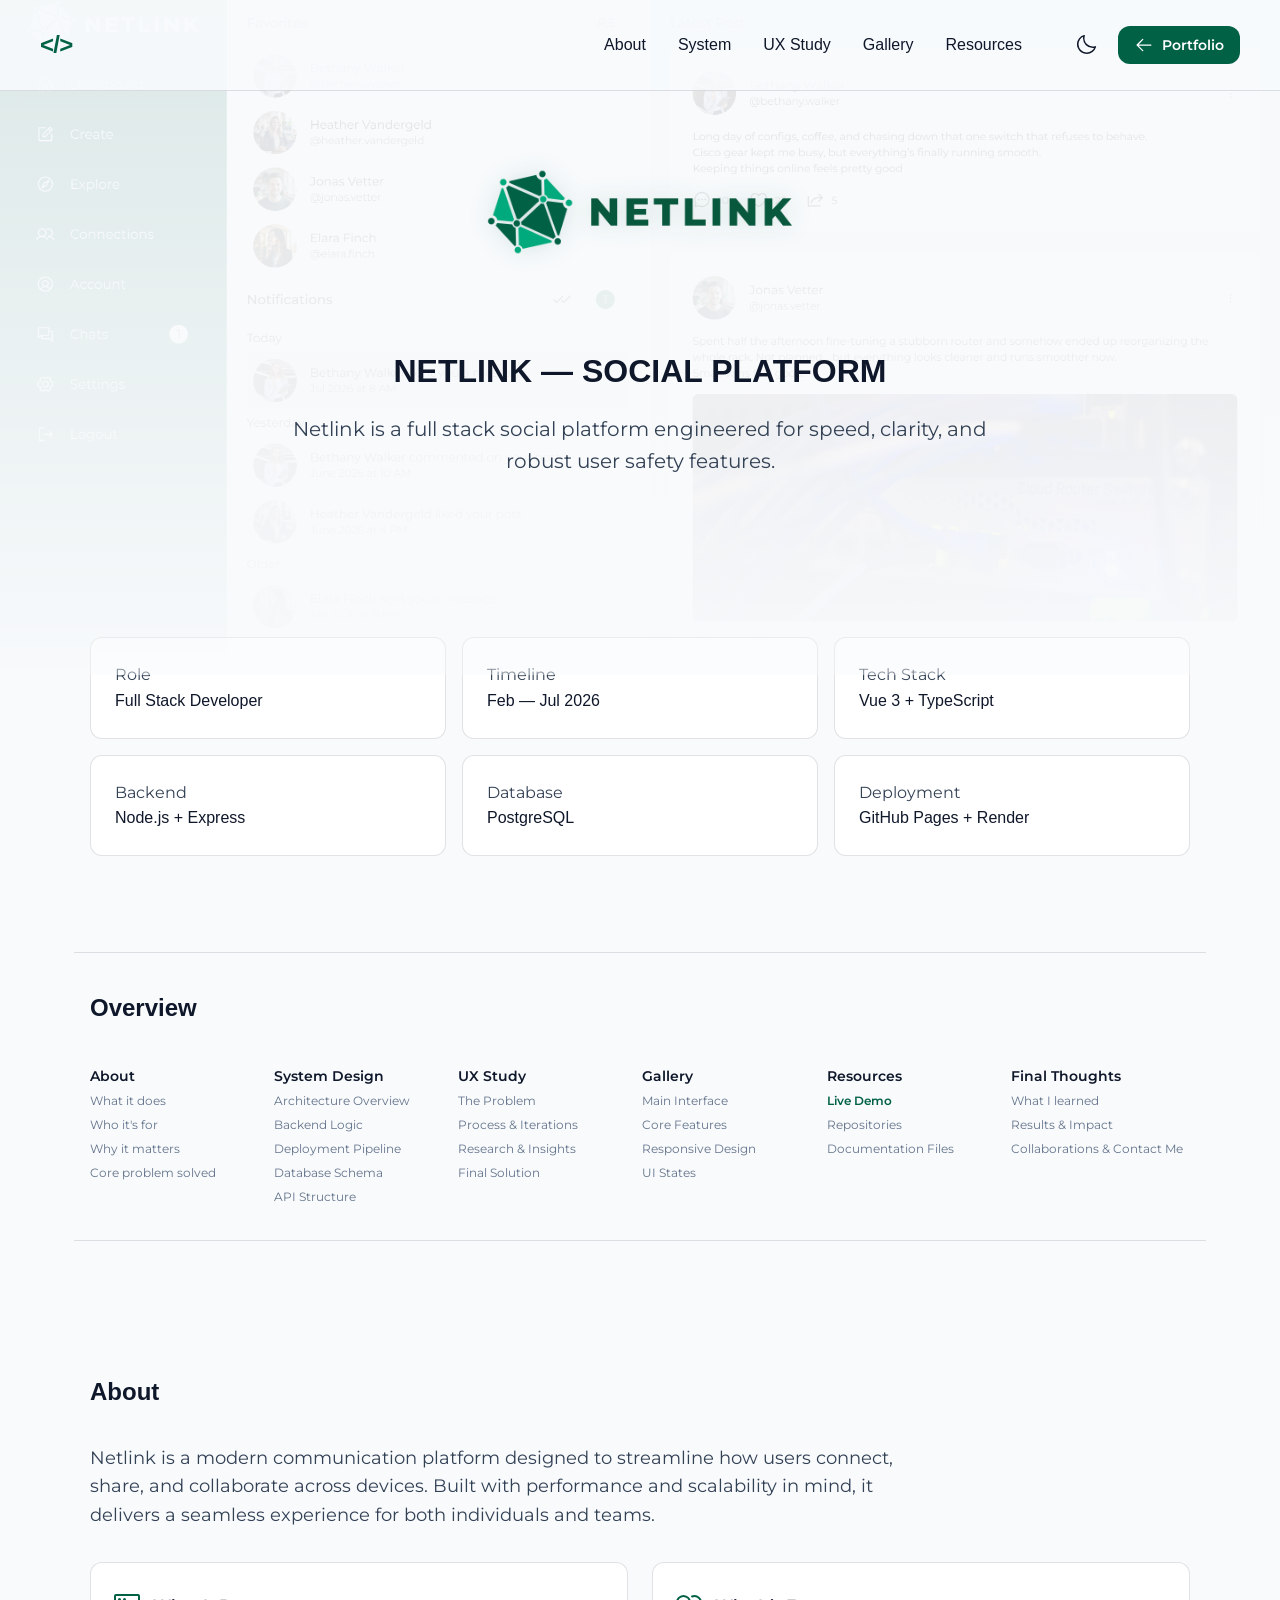
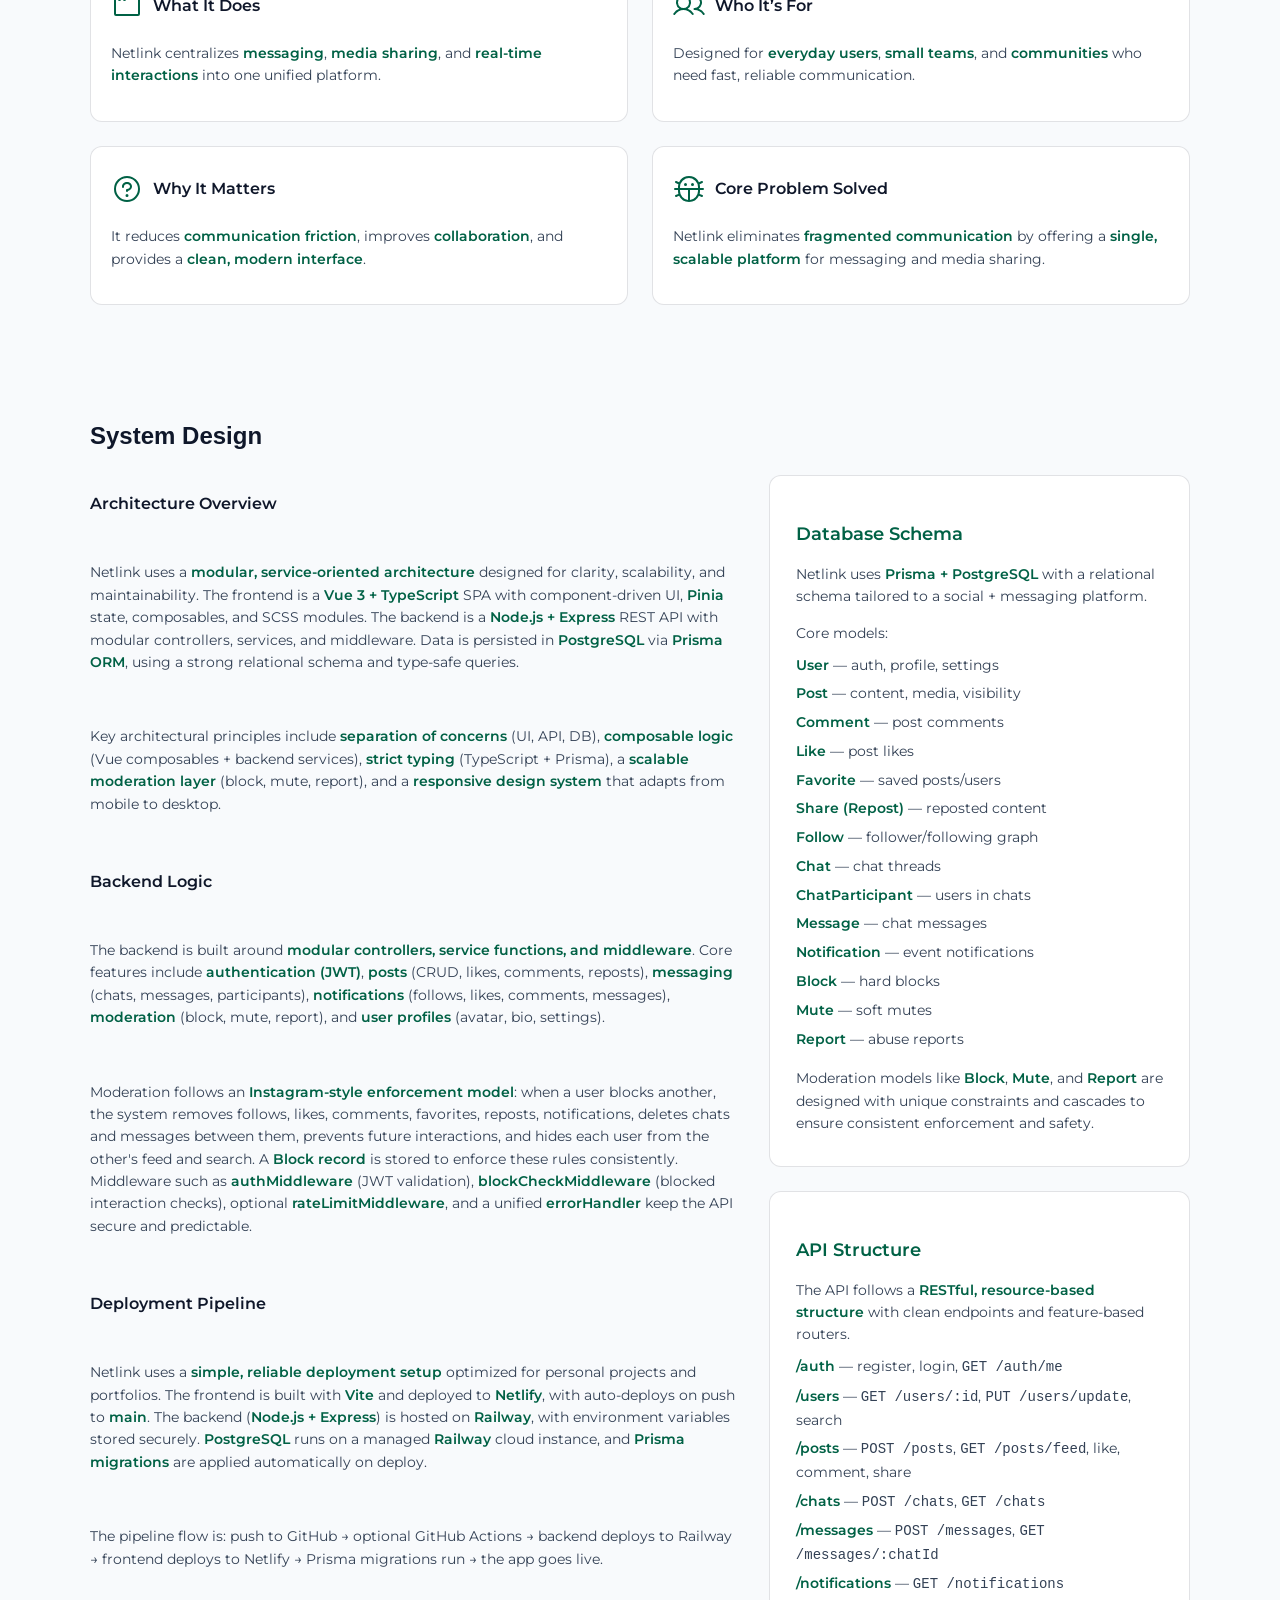
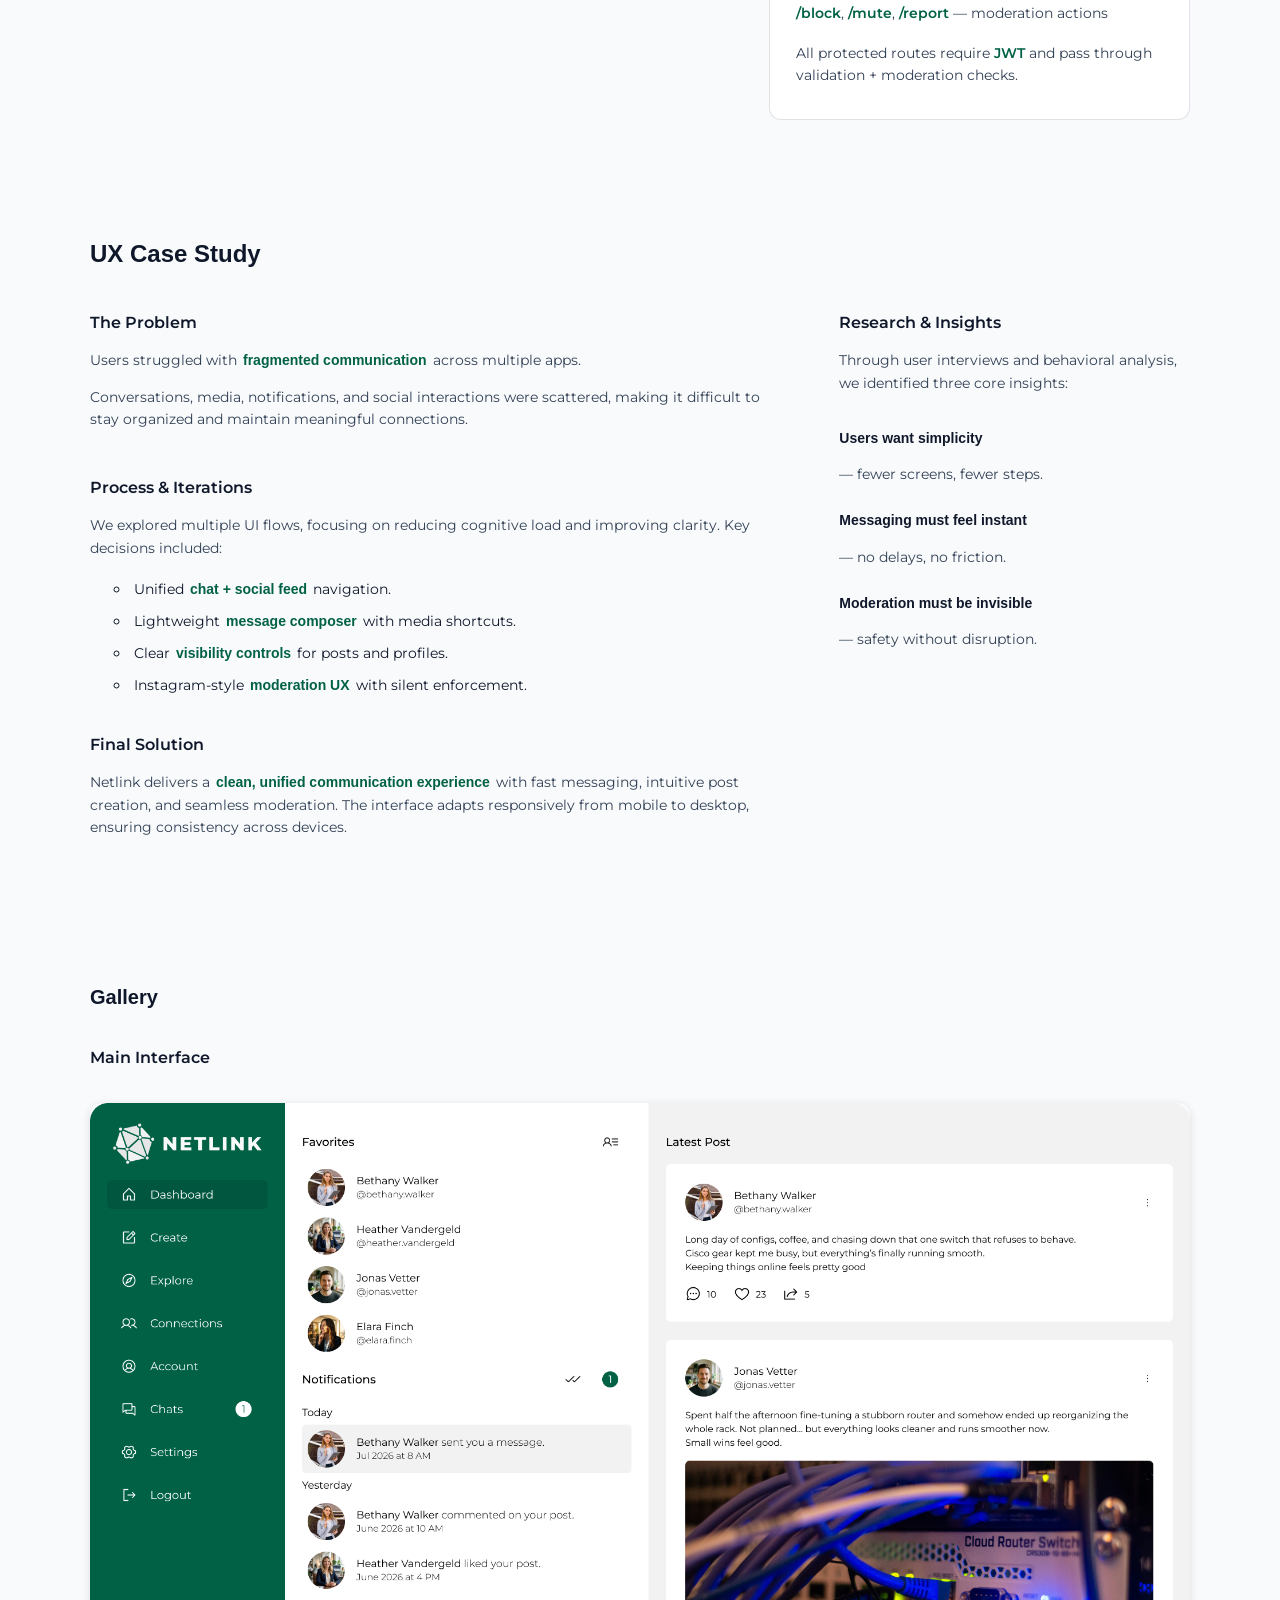
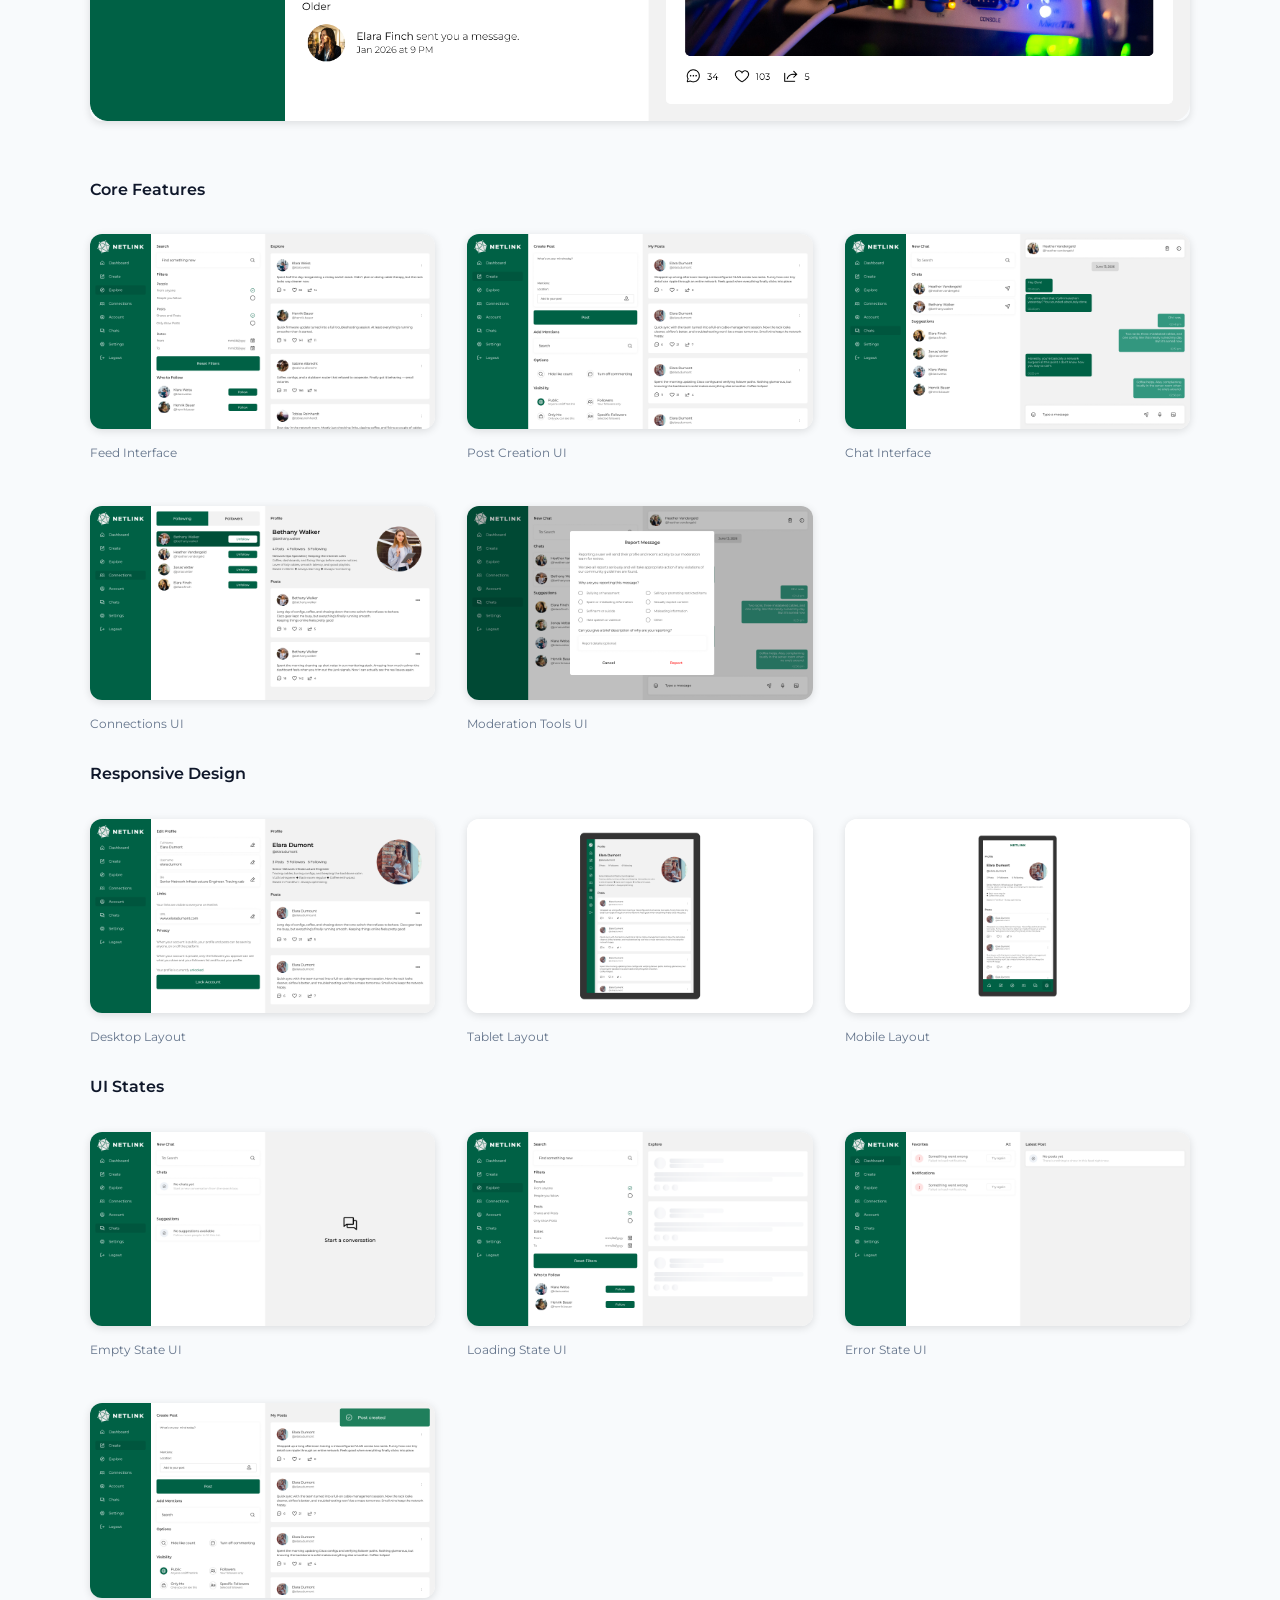
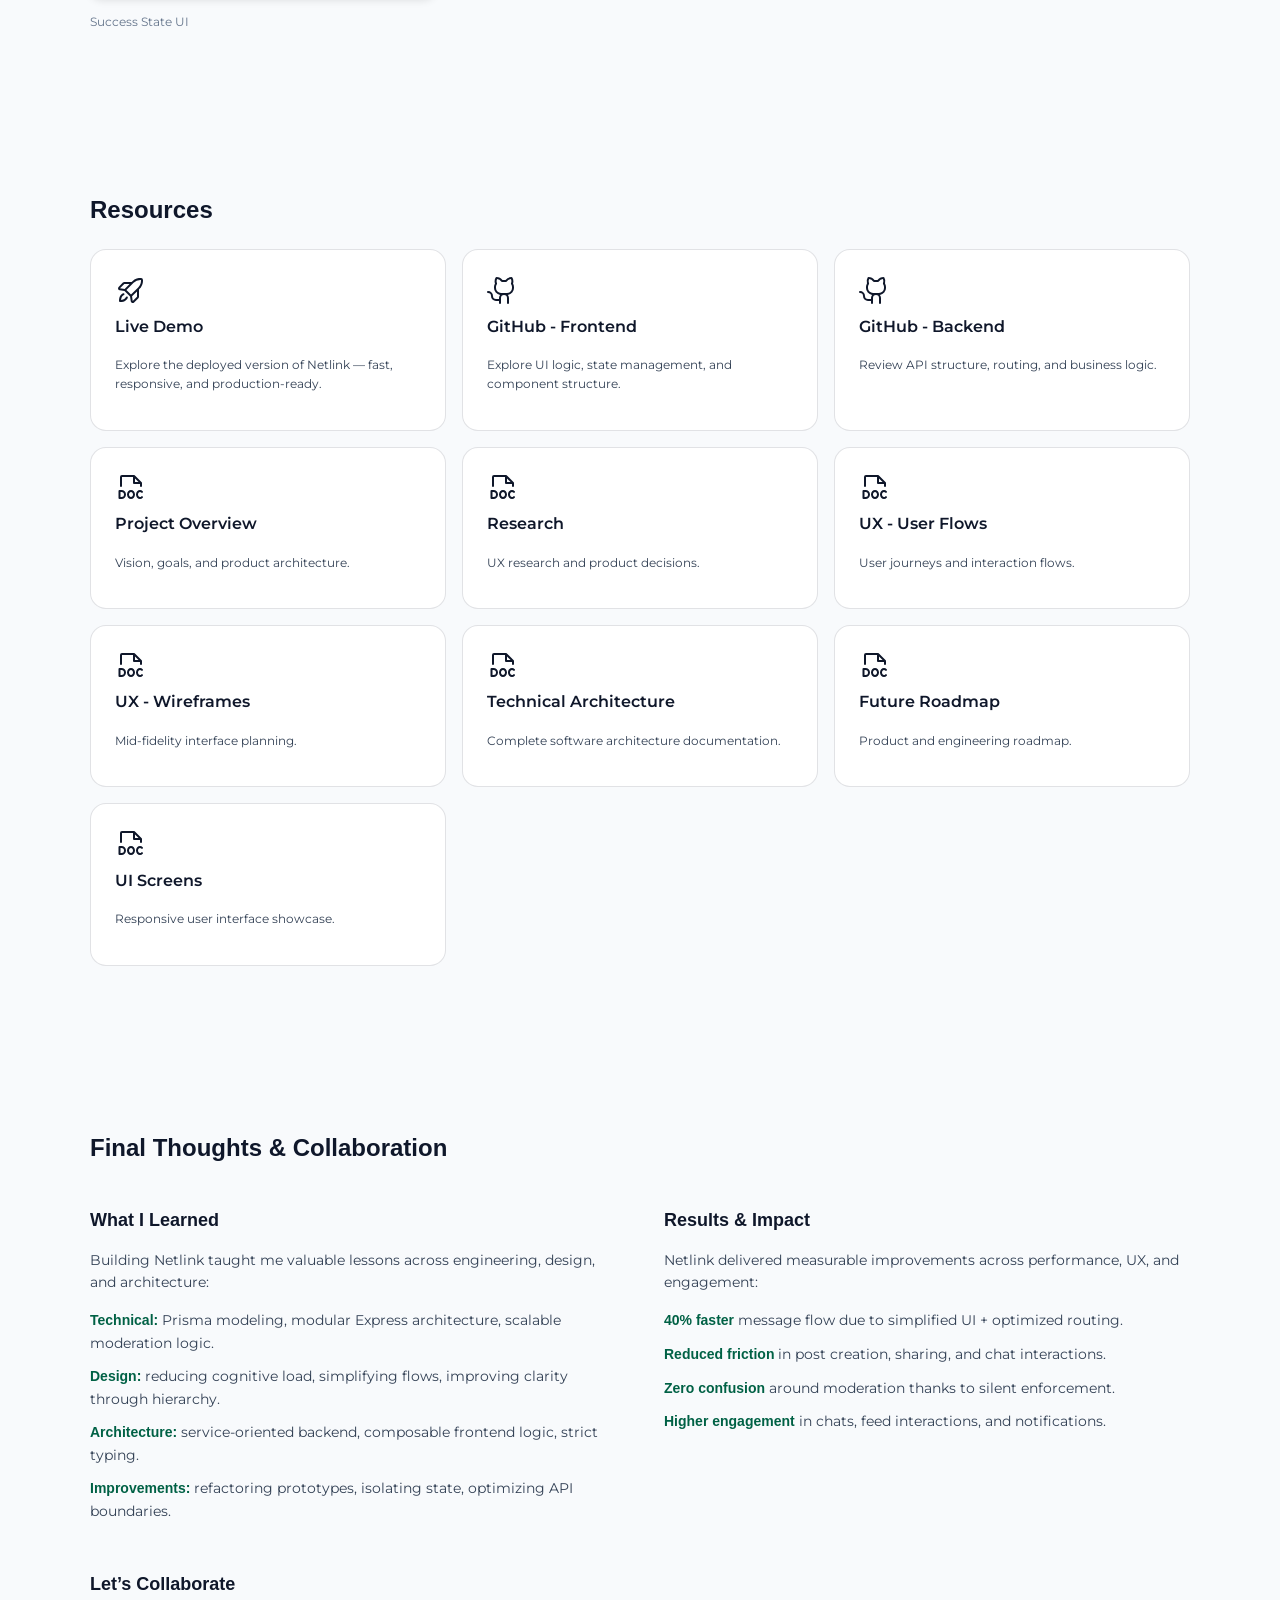
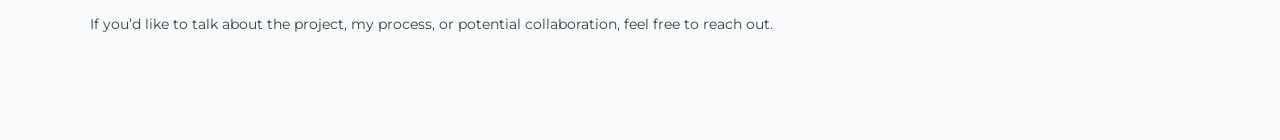
==== projects/netlink.html @ 87c7ee98 "feat: major portfolio overhaul and accessibility optimization. - Add glassmorphism sticky header, mo" ====
<!doctype html>
<html lang="en">
  <head>
    <meta charset="UTF-8" />

    <meta name="viewport" content="width=device-width, initial-scale=1.0" />

    <title>Netlink | Social Platform Case Study</title>

    <meta
      name="description"
      content="Netlink is a modern social platform built with Vue 3, TypeScript, Express.js, Prisma ORM, and PostgreSQL. Explore the project architecture, UI, and engineering decisions."
    />

    <meta name="theme-color" content="#006145" />

    <link
      rel="icon"
      type="image/png"
      href="../assets/projects/netlink/favicon-96x96.png"
      sizes="96x96"
    />
    <link
      rel="icon"
      type="image/svg+xml"
      href="../assets/projects/netlink/favicon.svg"
    />
    <link rel="shortcut icon" href="../assets/projects/netlink/favicon.ico" />
    <link
      rel="apple-touch-icon"
      sizes="180x180"
      href="../assets/projects/netlink/apple-touch-icon.png"
    />
    <link rel="manifest" href="../assets/projects/netlink/site.webmanifest" />

    <meta property="og:type" content="website" />

    <meta property="og:title" content="Netlink | Social Platform" />

    <meta
      property="og:description"
      content="Explore the architecture, design system, documentation, and implementation of Netlink."
    />

    <meta
      property="og:image"
      content="https://kevinvondumke.com/assets/projects/netlink/netlink-og-image.png"
    />

    <meta
      property="og:url"
      content="https://kevinvondumke.com/projects/netlink.html"
    />

    <meta name="twitter:card" content="summary_large_image" />

    <meta name="twitter:title" content="Netlink | Social Platform" />

    <meta
      name="twitter:description"
      content="A full-stack social platform built with Vue, Express, Prisma, and PostgreSQL."
    />

    <meta
      name="twitter:image"
      content="https://kevinvondumke.com/assets/projects/netlink/netlink-preview.png"
    />

    <!-- Google Fonts CDN -->
    <link rel="preconnect" href="https://fonts.googleapis.com" />
    <link rel="preconnect" href="https://fonts.gstatic.com" crossorigin />
    <link
      href="https://fonts.googleapis.com/css2?family=Montserrat:ital,wght@0,300..900;1,300..900&display=swap"
      rel="stylesheet"
    />

    <link rel="stylesheet" href="../css/project.css" />
    <link rel="stylesheet" href="../css/index.css" />
  </head>
  <body>
    <!-- PROGRESS BAR -->
    <div class="progress-bar"></div>

    <!-- APP SCREEN -->
    <div class="app-screen"></div>

    <!-- LANDMARK HEADER NAVIGATION -->
    <header class="header" id="header">
      <div class="container nav-container">
        <!-- Logo / Back to Portfolio -->
        <a href="../index.html" aria-label="Logo" class="logo">
          <span class="logo-accent">&lt;/&gt;</span>
        </a>

        <!-- Desktop Navigation -->
        <nav class="nav" id="nav">
          <ul class="nav-list">
            <li><a href="#about" class="nav-link">About</a></li>
            <li><a href="#system" class="nav-link">System</a></li>
            <li><a href="#ux" class="nav-link">UX Study</a></li>
            <li><a href="#gallery" class="nav-link">Gallery</a></li>
            <li><a href="#resources" class="nav-link">Resources</a></li>
          </ul>
          <div class="header-actions">
            <button
              class="theme-toggle"
              id="theme-toggle"
              type="button"
              aria-label="Toggle theme"
              aria-pressed="false"
            >
              <span class="theme-icon sun-icon">
                <svg
                  xmlns="http://www.w3.org/2000/svg"
                  width="24"
                  height="24"
                  fill="currentColor"
                  viewBox="0 0 256 256"
                  aria-hidden="true"
                  focusable="false"
                >
                  <path
                    d="M120,40V16a8,8,0,0,1,16,0V40a8,8,0,0,1-16,0Zm72,88a64,64,0,1,1-64-64A64.07,64.07,0,0,1,192,128Zm-16,0a48,48,0,1,0-48,48A48.05,48.05,0,0,0,176,128ZM58.34,69.66A8,8,0,0,0,69.66,58.34l-16-16A8,8,0,0,0,42.34,53.66Zm0,116.68-16,16a8,8,0,0,0,11.32,11.32l16-16a8,8,0,0,0-11.32-11.32ZM192,72a8,8,0,0,0,5.66-2.34l16-16a8,8,0,0,0-11.32-11.32l-16,16A8,8,0,0,0,192,72Zm5.66,114.34a8,8,0,0,0-11.32,11.32l16,16a8,8,0,0,0,11.32-11.32ZM48,128a8,8,0,0,0-8-8H16a8,8,0,0,0,0,16H40A8,8,0,0,0,48,128Zm80,80a8,8,0,0,0-8,8v24a8,8,0,0,0,16,0V216A8,8,0,0,0,128,208Zm112-88H216a8,8,0,0,0,0,16h24a8,8,0,0,0,0-16Z"
                  ></path>
                </svg>
              </span>
              <span class="theme-icon moon-icon">
                <svg
                  xmlns="http://www.w3.org/2000/svg"
                  width="24"
                  height="24"
                  fill="currentColor"
                  viewBox="0 0 256 256"
                  aria-hidden="true"
                  focusable="false"
                >
                  <path
                    d="M233.54,142.23a8,8,0,0,0-8-2,88.08,88.08,0,0,1-109.8-109.8,8,8,0,0,0-10-10,104.84,104.84,0,0,0-52.91,37A104,104,0,0,0,136,224a103.09,103.09,0,0,0,62.52-20.88,104.84,104.84,0,0,0,37-52.91A8,8,0,0,0,233.54,142.23ZM188.9,190.34A88,88,0,0,1,65.66,67.11a89,89,0,0,1,31.4-26A106,106,0,0,0,96,56,104.11,104.11,0,0,0,200,160a106,106,0,0,0,14.92-1.06A89,89,0,0,1,188.9,190.34Z"
                  ></path>
                </svg>
              </span>
            </button>

            <a
              href="../index.html"
              class="portfolio-btn"
              aria-label="Back to Portfolio Home"
            >
              <svg
                xmlns="http://www.w3.org/2000/svg"
                width="20"
                height="20"
                fill="currentColor"
                viewBox="0 0 256 256"
                aria-hidden="true"
                focusable="false"
              >
                <path
                  d="M224,128a8,8,0,0,1-8,8H59.31l58.35,58.34a8,8,0,0,1-11.32,11.32l-72-72a8,8,0,0,1,0-11.32l72-72a8,8,0,0,1,11.32,11.32L59.31,120H216A8,8,0,0,1,224,128Z"
                ></path>
              </svg>
              Portfolio
            </a>
          </div>
        </nav>

        <!-- Mobile Toggle -->
        <button
          class="menu-toggle"
          id="menu-toggle"
          aria-label="Toggle navigation"
          aria-controls="nav"
          aria-expanded="false"
        >
          <span></span>
          <span></span>
          <span></span>
        </button>
      </div>
    </header>

    <main>
      <!-- HERO -->
      <section class="project-hero">
        <img
          src="../assets/projects/netlink-logo-clr.png"
          alt="Netlink Logo"
          class="project-logo"
        />
        <h1 class="project-title">Netlink — Social Platform</h1>
        <p class="project-subtitle">
          Netlink is a full stack social platform engineered for speed, clarity,
          and robust user safety features.
        </p>
      </section>

      <!-- META DATA -->
      <section class="project-meta">
        <div class="meta-item">
          <span class="meta-value">Role</span>
          <h3 class="meta-label">Full Stack Developer</h3>
        </div>

        <div class="meta-item">
          <span class="meta-value">Timeline</span>
          <h3 class="meta-label">Feb — Jul 2026</h3>
        </div>

        <div class="meta-item">
          <span class="meta-value">Tech Stack</span>
          <h3 class="meta-label">Vue 3 + TypeScript</h3>
        </div>

        <div class="meta-item">
          <span class="meta-value">Backend</span>
          <h3 class="meta-label">Node.js + Express</h3>
        </div>

        <div class="meta-item">
          <span class="meta-value">Database</span>
          <h3 class="meta-label">PostgreSQL</h3>
        </div>

        <div class="meta-item">
          <span class="meta-value">Deployment</span>
          <h3 class="meta-label">GitHub Pages + Render</h3>
        </div>
      </section>

      <!-- NAVIGATION LINKS -->
      <section class="project-index">
        <h2 class="section-heading">Overview</h2>
        <div class="index-grid">
          <!-- Column 1 -->
          <div class="index-column">
            <a href="#about" class="index-title">About</a>
            <ul class="index-list">
              <li class="index-link">What it does</li>
              <li class="index-link">Who it's for</li>
              <li class="index-link">Why it matters</li>
              <li class="index-link">Core problem solved</li>
            </ul>
          </div>

          <!-- Column 2 -->
          <div class="index-column">
            <a href="#system" class="index-title">System Design</a>
            <ul class="index-list">
              <li class="index-link">Architecture Overview</li>
              <li class="index-link">Backend Logic</li>
              <li class="index-link">Deployment Pipeline</li>
              <li class="index-link">Database Schema</li>
              <li class="index-link">API Structure</li>
            </ul>
          </div>

          <!-- Column 3 -->
          <div class="index-column">
            <a href="#ux" class="index-title">UX Study</a>
            <ul class="index-list">
              <li class="index-link">The Problem</li>
              <li class="index-link">Process & Iterations</li>
              <li class="index-link">Research & Insights</li>
              <li class="index-link">Final Solution</li>
            </ul>
          </div>

          <!-- Column 4 -->
          <div class="index-column">
            <a href="#gallery" class="index-title">Gallery</a>
            <ul class="index-list">
              <li class="index-link">Main Interface</li>
              <li class="index-link">Core Features</li>
              <li class="index-link">Responsive Design</li>
              <li class="index-link">UI States</li>
            </ul>
          </div>

          <!-- Column 5 -->
          <div class="index-column">
            <a href="#resources" class="index-title">Resources</a>
            <ul class="index-list">
              <li class="index-link">
                <a
                  href="https://netlink.netlify.app"
                  class="index-important"
                  target="_blank"
                  rel="noopener noreferrer"
                  >Live Demo</a
                >
              </li>
              <li class="index-link">Repositories</li>
              <li class="index-link">Documentation Files</li>
            </ul>
          </div>

          <!-- Column 6 -->
          <div class="index-column">
            <a href="#thoughts" class="index-title">Final Thoughts</a>
            <ul class="index-list">
              <li class="index-link">What I learned</li>
              <li class="index-link">Results & Impact</li>
              <li class="index-link">Collaborations & Contact Me</li>
            </ul>
          </div>
        </div>
      </section>

      <!-- ABOUT THIS APP -->
      <section class="project-about" id="about">
        <h2 class="section-heading">About</h2>
        <p class="about-intro">
          Netlink is a modern communication platform designed to streamline how
          users connect, share, and collaborate across devices. Built with
          performance and scalability in mind, it delivers a seamless experience
          for both individuals and teams.
        </p>
        <div class="about-grid">
          <div class="about-card">
            <div class="about-card-header">
              <svg
                xmlns="http://www.w3.org/2000/svg"
                width="32"
                height="32"
                fill="#000000"
                viewBox="0 0 256 256"
                aria-hidden="true"
                focusable="false"
              >
                <path
                  d="M216,40H40A16,16,0,0,0,24,56V200a16,16,0,0,0,16,16H216a16,16,0,0,0,16-16V56A16,16,0,0,0,216,40Zm0,160H40V56H216V200ZM80,84A12,12,0,1,1,68,72,12,12,0,0,1,80,84Zm40,0a12,12,0,1,1-12-12A12,12,0,0,1,120,84Z"
                ></path>
              </svg>
              <h3 class="about-card-title">What It Does</h3>
            </div>
            <p class="about-card-text">
              Netlink centralizes <span class="highlight">messaging</span>,
              <span class="highlight">media sharing</span>, and
              <span class="highlight">real‑time interactions</span> into one
              unified platform.
            </p>
          </div>
          <div class="about-card">
            <div class="about-card-header">
              <svg
                xmlns="http://www.w3.org/2000/svg"
                width="32"
                height="32"
                fill="#000000"
                viewBox="0 0 256 256"
                aria-hidden="true"
                focusable="false"
              >
                <path
                  d="M117.25,157.92a60,60,0,1,0-66.5,0A95.83,95.83,0,0,0,3.53,195.63a8,8,0,1,0,13.4,8.74,80,80,0,0,1,134.14,0,8,8,0,0,0,13.4-8.74A95.83,95.83,0,0,0,117.25,157.92ZM40,108a44,44,0,1,1,44,44A44.05,44.05,0,0,1,40,108Zm210.14,98.7a8,8,0,0,1-11.07-2.33A79.83,79.83,0,0,0,172,168a8,8,0,0,1,0-16,44,44,0,1,0-16.34-84.87,8,8,0,1,1-5.94-14.85,60,60,0,0,1,55.53,105.64,95.83,95.83,0,0,1,47.22,37.71A8,8,0,0,1,250.14,206.7Z"
                ></path>
              </svg>
              <h3 class="about-card-title">Who It’s For</h3>
            </div>
            <p class="about-card-text">
              Designed for <span class="highlight">everyday users</span>,
              <span class="highlight">small teams</span>, and
              <span class="highlight">communities</span> who need fast, reliable
              communication.
            </p>
          </div>
          <div class="about-card">
            <div class="about-card-header">
              <svg
                xmlns="http://www.w3.org/2000/svg"
                width="32"
                height="32"
                fill="#000000"
                viewBox="0 0 256 256"
                aria-hidden="true"
                focusable="false"
              >
                <path
                  d="M140,180a12,12,0,1,1-12-12A12,12,0,0,1,140,180ZM128,72c-22.06,0-40,16.15-40,36v4a8,8,0,0,0,16,0v-4c0-11,10.77-20,24-20s24,9,24,20-10.77,20-24,20a8,8,0,0,0-8,8v8a8,8,0,0,0,16,0v-.72c18.24-3.35,32-17.9,32-35.28C168,88.15,150.06,72,128,72Zm104,56A104,104,0,1,1,128,24,104.11,104.11,0,0,1,232,128Zm-16,0a88,88,0,1,0-88,88A88.1,88.1,0,0,0,216,128Z"
                ></path>
              </svg>
              <h3 class="about-card-title">Why It Matters</h3>
            </div>
            <p class="about-card-text">
              It reduces <span class="highlight">communication friction</span>,
              improves <span class="highlight">collaboration</span>, and
              provides a <span class="highlight">clean, modern interface</span>.
            </p>
          </div>
          <div class="about-card">
            <div class="about-card-header">
              <svg
                xmlns="http://www.w3.org/2000/svg"
                width="32"
                height="32"
                fill="#000000"
                viewBox="0 0 256 256"
                aria-hidden="true"
                focusable="false"
              >
                <path
                  d="M144,92a12,12,0,1,1,12,12A12,12,0,0,1,144,92ZM100,80a12,12,0,1,0,12,12A12,12,0,0,0,100,80Zm116,64A87.76,87.76,0,0,1,213,167l22.24,9.72A8,8,0,0,1,232,192a7.89,7.89,0,0,1-3.2-.67L207.38,182a88,88,0,0,1-158.76,0L27.2,191.33A7.89,7.89,0,0,1,24,192a8,8,0,0,1-3.2-15.33L43,167A87.76,87.76,0,0,1,40,144v-8H16a8,8,0,0,1,0-16H40v-8a87.76,87.76,0,0,1,3-23L20.8,79.33a8,8,0,1,1,6.4-14.66L48.62,74a88,88,0,0,1,158.76,0l21.42-9.36a8,8,0,0,1,6.4,14.66L213,89.05a87.76,87.76,0,0,1,3,23v8h24a8,8,0,0,1,0,16H216ZM56,120H200v-8a72,72,0,0,0-144,0Zm64,95.54V136H56v8A72.08,72.08,0,0,0,120,215.54ZM200,144v-8H136v79.54A72.08,72.08,0,0,0,200,144Z"
                ></path>
              </svg>
              <h3 class="about-card-title">Core Problem Solved</h3>
            </div>
            <p class="about-card-text">
              Netlink eliminates
              <span class="highlight">fragmented communication</span> by
              offering a
              <span class="highlight">single, scalable platform</span> for
              messaging and media sharing.
            </p>
          </div>
        </div>
      </section>

      <!-- SYSTEM DESIGN -->
      <section class="system-section" id="system">
        <h2 class="section-heading">System Design</h2>

        <div class="system-grid">
          <!-- LEFT COLUMN: ARCHITECTURE + BACKEND LOGIC + DEPLOYMENT -->
          <div class="system-column system-column-main">
            <h3 class="system-subtitle">Architecture Overview</h3>
            <p class="system-text">
              Netlink uses a
              <span class="system-highlight"
                >modular, service‑oriented architecture</span
              >
              designed for clarity, scalability, and maintainability. The
              frontend is a
              <span class="system-highlight">Vue 3 + TypeScript</span> SPA with
              component‑driven UI,
              <span class="system-highlight">Pinia</span> state, composables,
              and SCSS modules. The backend is a
              <span class="system-highlight">Node.js + Express</span> REST API
              with modular controllers, services, and middleware. Data is
              persisted in <span class="system-highlight">PostgreSQL</span> via
              <span class="system-highlight">Prisma ORM</span>, using a strong
              relational schema and type‑safe queries.
            </p>

            <p class="system-text">
              Key architectural principles include
              <span class="system-highlight">separation of concerns</span> (UI,
              API, DB),
              <span class="system-highlight">composable logic</span> (Vue
              composables + backend services),
              <span class="system-highlight">strict typing</span> (TypeScript +
              Prisma), a
              <span class="system-highlight">scalable moderation layer</span>
              (block, mute, report), and a
              <span class="system-highlight">responsive design system</span>
              that adapts from mobile to desktop.
            </p>

            <h3 class="system-subtitle">Backend Logic</h3>
            <p class="system-text">
              The backend is built around
              <span class="system-highlight"
                >modular controllers, service functions, and middleware</span
              >. Core features include
              <span class="system-highlight">authentication (JWT)</span>,
              <span class="system-highlight">posts</span> (CRUD, likes,
              comments, reposts),
              <span class="system-highlight">messaging</span> (chats, messages,
              participants),
              <span class="system-highlight">notifications</span> (follows,
              likes, comments, messages),
              <span class="system-highlight">moderation</span> (block, mute,
              report), and
              <span class="system-highlight">user profiles</span> (avatar, bio,
              settings).
            </p>

            <p class="system-text">
              Moderation follows an
              <span class="system-highlight"
                >Instagram‑style enforcement model</span
              >: when a user blocks another, the system removes follows, likes,
              comments, favorites, reposts, notifications, deletes chats and
              messages between them, prevents future interactions, and hides
              each user from the other's feed and search. A
              <span class="system-highlight">Block record</span> is stored to
              enforce these rules consistently. Middleware such as
              <span class="system-highlight">authMiddleware</span> (JWT
              validation),
              <span class="system-highlight">blockCheckMiddleware</span>
              (blocked interaction checks), optional
              <span class="system-highlight">rateLimitMiddleware</span>, and a
              unified <span class="system-highlight">errorHandler</span> keep
              the API secure and predictable.
            </p>

            <h3 class="system-subtitle">Deployment Pipeline</h3>
            <p class="system-text">
              Netlink uses a
              <span class="system-highlight"
                >simple, reliable deployment setup</span
              >
              optimized for personal projects and portfolios. The frontend is
              built with <span class="system-highlight">Vite</span> and deployed
              to <span class="system-highlight">Netlify</span>, with
              auto‑deploys on push to
              <span class="system-highlight">main</span>. The backend (<span
                class="system-highlight"
                >Node.js + Express</span
              >) is hosted on <span class="system-highlight">Railway</span>,
              with environment variables stored securely.
              <span class="system-highlight">PostgreSQL</span> runs on a managed
              <span class="system-highlight">Railway</span> cloud instance, and
              <span class="system-highlight">Prisma migrations</span> are
              applied automatically on deploy.
            </p>

            <p class="system-text">
              The pipeline flow is: push to GitHub → optional GitHub Actions →
              backend deploys to Railway → frontend deploys to Netlify → Prisma
              migrations run → the app goes live.
            </p>
          </div>

          <!-- RIGHT COLUMN: DATABASE SCHEMA + API STRUCTURE -->
          <div class="system-column system-column-side">
            <div class="system-card">
              <h3 class="system-card-title">Database Schema</h3>
              <p class="system-card-text">
                Netlink uses
                <span class="system-highlight">Prisma + PostgreSQL</span> with a
                relational schema tailored to a social + messaging platform.
              </p>
              <p class="system-card-text">Core models:</p>
              <ul class="system-list">
                <li>
                  <span class="system-highlight">User</span> — auth, profile,
                  settings
                </li>
                <li>
                  <span class="system-highlight">Post</span> — content, media,
                  visibility
                </li>
                <li>
                  <span class="system-highlight">Comment</span> — post comments
                </li>
                <li><span class="system-highlight">Like</span> — post likes</li>
                <li>
                  <span class="system-highlight">Favorite</span> — saved
                  posts/users
                </li>
                <li>
                  <span class="system-highlight">Share (Repost)</span> —
                  reposted content
                </li>
                <li>
                  <span class="system-highlight">Follow</span> —
                  follower/following graph
                </li>
                <li>
                  <span class="system-highlight">Chat</span> — chat threads
                </li>
                <li>
                  <span class="system-highlight">ChatParticipant</span> — users
                  in chats
                </li>
                <li>
                  <span class="system-highlight">Message</span> — chat messages
                </li>
                <li>
                  <span class="system-highlight">Notification</span> — event
                  notifications
                </li>
                <li>
                  <span class="system-highlight">Block</span> — hard blocks
                </li>
                <li><span class="system-highlight">Mute</span> — soft mutes</li>
                <li>
                  <span class="system-highlight">Report</span> — abuse reports
                </li>
              </ul>
              <p class="system-card-text">
                Moderation models like
                <span class="system-highlight">Block</span>,
                <span class="system-highlight">Mute</span>, and
                <span class="system-highlight">Report</span> are designed with
                unique constraints and cascades to ensure consistent enforcement
                and safety.
              </p>
            </div>

            <div class="system-card">
              <h3 class="system-card-title">API Structure</h3>
              <p class="system-card-text">
                The API follows a
                <span class="system-highlight"
                  >RESTful, resource‑based structure</span
                >
                with clean endpoints and feature‑based routers.
              </p>
              <ul class="system-list">
                <li>
                  <span class="system-highlight">/auth</span> — register, login,
                  <code>GET /auth/me</code>
                </li>
                <li>
                  <span class="system-highlight">/users</span> —
                  <code>GET /users/:id</code>, <code>PUT /users/update</code>,
                  search
                </li>
                <li>
                  <span class="system-highlight">/posts</span> —
                  <code>POST /posts</code>, <code>GET /posts/feed</code>, like,
                  comment, share
                </li>
                <li>
                  <span class="system-highlight">/chats</span> —
                  <code>POST /chats</code>, <code>GET /chats</code>
                </li>
                <li>
                  <span class="system-highlight">/messages</span> —
                  <code>POST /messages</code>,
                  <code>GET /messages/:chatId</code>
                </li>
                <li>
                  <span class="system-highlight">/notifications</span> —
                  <code>GET /notifications</code>
                </li>
                <li>
                  <span class="system-highlight">/block</span>,
                  <span class="system-highlight">/mute</span>,
                  <span class="system-highlight">/report</span> — moderation
                  actions
                </li>
              </ul>
              <p class="system-card-text">
                All protected routes require
                <span class="system-highlight">JWT</span>
                and pass through validation + moderation checks.
              </p>
            </div>
          </div>
        </div>
      </section>

      <!-- UX CASE STUDY -->
      <section class="ux-section" id="ux">
        <h2 class="section-heading">UX Case Study</h2>
        <div class="ux-grid">
          <div class="ux-subgrid">
            <!-- PROBLEM -->
            <div class="ux-subcard">
              <h3 class="ux-subtitle">The Problem</h3>
              <p class="ux-text">
                Users struggled with
                <span class="ux-highlight">fragmented communication</span>
                across multiple apps.
              </p>
              <p class="ux-text">
                Conversations, media, notifications, and social interactions
                were scattered, making it difficult to stay organized and
                maintain meaningful connections.
              </p>
            </div>
            <!-- PROCESS -->
            <div class="ux-subcard">
              <h3 class="ux-subtitle">Process & Iterations</h3>
              <p class="ux-text">
                We explored multiple UI flows, focusing on reducing cognitive
                load and improving clarity. Key decisions included:
              </p>
              <ul class="ux-list ux-list-dark">
                <li>
                  Unified
                  <span class="ux-highlight">chat + social feed</span>
                  navigation.
                </li>
                <li>
                  Lightweight
                  <span class="ux-highlight">message composer</span> with media
                  shortcuts.
                </li>
                <li>
                  Clear
                  <span class="ux-highlight">visibility controls</span> for
                  posts and profiles.
                </li>
                <li>
                  Instagram‑style
                  <span class="ux-highlight">moderation UX</span> with silent
                  enforcement.
                </li>
              </ul>
            </div>
            <!-- FINAL SOLUTION -->
            <div class="ux-subcard">
              <h3 class="ux-subtitle">Final Solution</h3>
              <p class="ux-text">
                Netlink delivers a
                <span class="ux-highlight"
                  >clean, unified communication experience</span
                >
                with fast messaging, intuitive post creation, and seamless
                moderation. The interface adapts responsively from mobile to
                desktop, ensuring consistency across devices.
              </p>
            </div>
          </div>
          <div class="ux-subgrid">
            <!-- RESEARCH -->
            <div class="ux-subcard">
              <h3 class="ux-subtitle">Research & Insights</h3>
              <p class="ux-text">
                Through user interviews and behavioral analysis, we identified
                three core insights:
              </p>
              <ul class="ux-list">
                <li>
                  <p class="ux-list-highlight">Users want simplicity</p>
                  <span>— fewer screens, fewer steps.</span>
                </li>
                <li>
                  <p class="ux-list-highlight">Messaging must feel instant</p>
                  <span>— no delays, no friction.</span>
                </li>
                <li>
                  <p class="ux-list-highlight">Moderation must be invisible</p>
                  <span>— safety without disruption.</span>
                </li>
              </ul>
            </div>
          </div>
        </div>
      </section>

      <!-- GALLERY -->
      <section class="project-gallery" id="gallery">
        <h2 class="gallery-title">Gallery</h2>
        <section class="gallery gallery-primary">
          <p class="gallery-heading">Main Interface</p>
          <div class="gallery-primary-wrapper gallery-item">
            <img
              src="../assets/gallery/desktop-main.webp"
              alt="Main Dashboard UI"
              class="gallery-img"
            />
          </div>
        </section>
        <section class="gallery gallery-features">
          <p class="gallery-heading">Core Features</p>
          <div class="gallery-grid">
            <div class="gallery-item">
              <img
                src="../assets/gallery/feed.webp"
                alt="Feed Interface"
                class="gallery-img"
              />
              <p class="gallery-label">Feed Interface</p>
            </div>
            <div class="gallery-item">
              <img
                src="../assets/gallery/post-creation.webp"
                alt="Post Creation UI"
                class="gallery-img"
              />
              <p class="gallery-label">Post Creation UI</p>
            </div>
            <div class="gallery-item">
              <img
                src="../assets/gallery/chat.webp"
                alt="Chat Interface"
                class="gallery-img"
              />
              <p class="gallery-label">Chat Interface</p>
            </div>
            <div class="gallery-item">
              <img
                src="../assets/gallery/connections.webp"
                alt="Connections UI"
                class="gallery-img"
              />
              <p class="gallery-label">Connections UI</p>
            </div>
            <div class="gallery-item">
              <img
                src="../assets/gallery/moderation.webp"
                alt="Moderation Tools UI"
                class="gallery-img"
              />
              <p class="gallery-label">Moderation Tools UI</p>
            </div>
          </div>
        </section>
        <section class="gallery gallery-responsive">
          <p class="gallery-heading">Responsive Design</p>
          <div class="gallery-grid">
            <div class="gallery-item">
              <img
                src="../assets/gallery/desktop.webp"
                alt="Desktop Layout"
                class="gallery-img"
              />
              <p class="gallery-label">Desktop Layout</p>
            </div>
            <div class="gallery-item">
              <img
                src="../assets/gallery/tablet.webp"
                alt="Tablet Layout"
                class="gallery-img"
              />
              <p class="gallery-label">Tablet Layout</p>
            </div>
            <div class="gallery-item">
              <img
                src="../assets/gallery/mobile.webp"
                alt="Mobile Layout"
                class="gallery-img"
              />
              <p class="gallery-label">Mobile Layout</p>
            </div>
          </div>
        </section>
        <section class="gallery gallery-states">
          <p class="gallery-heading">UI States</p>
          <div class="gallery-grid">
            <div class="gallery-item">
              <img
                src="../assets/gallery/empty-state.webp"
                alt="Empty State UI"
                class="gallery-img"
              />
              <p class="gallery-label">Empty State UI</p>
            </div>
            <div class="gallery-item">
              <img
                src="../assets/gallery/loading-state.webp"
                alt="Loading State UI"
                class="gallery-img"
              />
              <p class="gallery-label">Loading State UI</p>
            </div>
            <div class="gallery-item">
              <img
                src="../assets/gallery/error-state.webp"
                alt="Error State UI"
                class="gallery-img"
              />
              <p class="gallery-label">Error State UI</p>
            </div>
            <div class="gallery-item">
              <img
                src="../assets/gallery/success-state.webp"
                alt="Success State UI"
                class="gallery-img"
              />
              <p class="gallery-label">Success State UI</p>
            </div>
          </div>
        </section>
      </section>

      <!-- LINKS + RESOURCES -->
      <section class="links-section" id="resources">
        <h2 class="section-heading">Resources</h2>

        <div class="links-grid">
          <a
            href="https://net1ink.netlify.app"
            target="_blank"
            class="link-card"
          >
            <div class="link-head">
              <svg
                xmlns="http://www.w3.org/2000/svg"
                width="32"
                height="32"
                fill="#000000"
                viewBox="0 0 256 256"
                aria-hidden="true"
                focusable="false"
              >
                <path
                  d="M223.85,47.12a16,16,0,0,0-15-15c-12.58-.75-44.73.4-71.41,27.07L132.69,64H74.36A15.91,15.91,0,0,0,63,68.68L28.7,103a16,16,0,0,0,9.07,27.16l38.47,5.37,44.21,44.21,5.37,38.49a15.94,15.94,0,0,0,10.78,12.92,16.11,16.11,0,0,0,5.1.83A15.91,15.91,0,0,0,153,227.3L187.32,193A15.91,15.91,0,0,0,192,181.64V123.31l4.77-4.77C223.45,91.86,224.6,59.71,223.85,47.12ZM74.36,80h42.33L77.16,119.52,40,114.34Zm74.41-9.45a76.65,76.65,0,0,1,59.11-22.47,76.46,76.46,0,0,1-22.42,59.16L128,164.68,91.32,128ZM176,181.64,141.67,216l-5.19-37.17L176,139.31Zm-74.16,9.5C97.34,201,82.29,224,40,224a8,8,0,0,1-8-8c0-42.29,23-57.34,32.86-61.85a8,8,0,0,1,6.64,14.56c-6.43,2.93-20.62,12.36-23.12,38.91,26.55-2.5,36-16.69,38.91-23.12a8,8,0,1,1,14.56,6.64Z"
                ></path>
              </svg>
              <h3 class="link-title">Live Demo</h3>
            </div>
            <p class="link-desc">
              Explore the deployed version of Netlink — fast, responsive, and
              production‑ready.
            </p>
          </a>
          <a
            href="https://github.com/kevinvondumke/netlink-frontend"
            target="_blank"
            class="link-card"
          >
            <div class="link-head">
              <svg
                xmlns="http://www.w3.org/2000/svg"
                width="32"
                height="32"
                fill="#000000"
                viewBox="0 0 256 256"
                aria-hidden="true"
                focusable="false"
              >
                <path
                  d="M208.31,75.68A59.78,59.78,0,0,0,202.93,28,8,8,0,0,0,196,24a59.75,59.75,0,0,0-48,24H124A59.75,59.75,0,0,0,76,24a8,8,0,0,0-6.93,4,59.78,59.78,0,0,0-5.38,47.68A58.14,58.14,0,0,0,56,104v8a56.06,56.06,0,0,0,48.44,55.47A39.8,39.8,0,0,0,96,192v8H72a24,24,0,0,1-24-24A40,40,0,0,0,8,136a8,8,0,0,0,0,16,24,24,0,0,1,24,24,40,40,0,0,0,40,40H96v16a8,8,0,0,0,16,0V192a24,24,0,0,1,48,0v40a8,8,0,0,0,16,0V192a39.8,39.8,0,0,0-8.44-24.53A56.06,56.06,0,0,0,216,112v-8A58.14,58.14,0,0,0,208.31,75.68ZM200,112a40,40,0,0,1-40,40H112a40,40,0,0,1-40-40v-8a41.74,41.74,0,0,1,6.9-22.48A8,8,0,0,0,80,73.83a43.81,43.81,0,0,1,.79-33.58,43.88,43.88,0,0,1,32.32,20.06A8,8,0,0,0,119.82,64h32.35a8,8,0,0,0,6.74-3.69,43.87,43.87,0,0,1,32.32-20.06A43.81,43.81,0,0,1,192,73.83a8.09,8.09,0,0,0,1,7.65A41.72,41.72,0,0,1,200,104Z"
                ></path>
              </svg>
              <h3 class="link-title">GitHub - Frontend</h3>
            </div>
            <p class="link-desc">
              Explore UI logic, state management, and component structure.
            </p>
          </a>
          <a
            href="https://github.com/kevinvondumke/netlink-backend"
            target="_blank"
            class="link-card"
          >
            <div class="link-head">
              <svg
                xmlns="http://www.w3.org/2000/svg"
                width="32"
                height="32"
                fill="#000000"
                viewBox="0 0 256 256"
                aria-hidden="true"
                focusable="false"
              >
                <path
                  d="M208.31,75.68A59.78,59.78,0,0,0,202.93,28,8,8,0,0,0,196,24a59.75,59.75,0,0,0-48,24H124A59.75,59.75,0,0,0,76,24a8,8,0,0,0-6.93,4,59.78,59.78,0,0,0-5.38,47.68A58.14,58.14,0,0,0,56,104v8a56.06,56.06,0,0,0,48.44,55.47A39.8,39.8,0,0,0,96,192v8H72a24,24,0,0,1-24-24A40,40,0,0,0,8,136a8,8,0,0,0,0,16,24,24,0,0,1,24,24,40,40,0,0,0,40,40H96v16a8,8,0,0,0,16,0V192a24,24,0,0,1,48,0v40a8,8,0,0,0,16,0V192a39.8,39.8,0,0,0-8.44-24.53A56.06,56.06,0,0,0,216,112v-8A58.14,58.14,0,0,0,208.31,75.68ZM200,112a40,40,0,0,1-40,40H112a40,40,0,0,1-40-40v-8a41.74,41.74,0,0,1,6.9-22.48A8,8,0,0,0,80,73.83a43.81,43.81,0,0,1,.79-33.58,43.88,43.88,0,0,1,32.32,20.06A8,8,0,0,0,119.82,64h32.35a8,8,0,0,0,6.74-3.69,43.87,43.87,0,0,1,32.32-20.06A43.81,43.81,0,0,1,192,73.83a8.09,8.09,0,0,0,1,7.65A41.72,41.72,0,0,1,200,104Z"
                ></path>
              </svg>
              <h3 class="link-title">GitHub - Backend</h3>
            </div>
            <p class="link-desc">
              Review API structure, routing, and business logic.
            </p>
          </a>
          <a
            href="https://drive.google.com/file/d/1Naf46WR4nJorTqOahmh8vDb0iQ39OVAa/view?usp=sharing"
            target="_blank"
            class="link-card"
          >
            <div class="link-head">
              <svg
                xmlns="http://www.w3.org/2000/svg"
                width="32"
                height="32"
                fill="#000000"
                viewBox="0 0 256 256"
                aria-hidden="true"
                focusable="false"
              >
                <path
                  d="M52,144H36a8,8,0,0,0-8,8v56a8,8,0,0,0,8,8H52a36,36,0,0,0,0-72Zm0,56H44V160h8a20,20,0,0,1,0,40Zm169.53-4.91a8,8,0,0,1,.25,11.31A30.06,30.06,0,0,1,200,216c-17.65,0-32-16.15-32-36s14.35-36,32-36a30.06,30.06,0,0,1,21.78,9.6,8,8,0,0,1-11.56,11.06A14.24,14.24,0,0,0,200,160c-8.82,0-16,9-16,20s7.18,20,16,20a14.24,14.24,0,0,0,10.22-4.66A8,8,0,0,1,221.53,195.09ZM128,144c-17.65,0-32,16.15-32,36s14.35,36,32,36,32-16.15,32-36S145.65,144,128,144Zm0,56c-8.82,0-16-9-16-20s7.18-20,16-20,16,9,16,20S136.82,200,128,200ZM48,120a8,8,0,0,0,8-8V40h88V88a8,8,0,0,0,8,8h48v16a8,8,0,0,0,16,0V88a8,8,0,0,0-2.34-5.66l-56-56A8,8,0,0,0,152,24H56A16,16,0,0,0,40,40v72A8,8,0,0,0,48,120ZM160,51.31,188.69,80H160Z"
                ></path>
              </svg>
              <h3 class="link-title">Project Overview</h3>
            </div>
            <p class="link-desc">Vision, goals, and product architecture.</p>
          </a>
          <a
            href="https://drive.google.com/file/d/1xsVre0acOawfyDfVuUGkWG0DZjumHWVt/view?usp=sharing"
            target="_blank"
            class="link-card"
          >
            <div class="link-head">
              <svg
                xmlns="http://www.w3.org/2000/svg"
                width="32"
                height="32"
                fill="#000000"
                viewBox="0 0 256 256"
                aria-hidden="true"
                focusable="false"
              >
                <path
                  d="M52,144H36a8,8,0,0,0-8,8v56a8,8,0,0,0,8,8H52a36,36,0,0,0,0-72Zm0,56H44V160h8a20,20,0,0,1,0,40Zm169.53-4.91a8,8,0,0,1,.25,11.31A30.06,30.06,0,0,1,200,216c-17.65,0-32-16.15-32-36s14.35-36,32-36a30.06,30.06,0,0,1,21.78,9.6,8,8,0,0,1-11.56,11.06A14.24,14.24,0,0,0,200,160c-8.82,0-16,9-16,20s7.18,20,16,20a14.24,14.24,0,0,0,10.22-4.66A8,8,0,0,1,221.53,195.09ZM128,144c-17.65,0-32,16.15-32,36s14.35,36,32,36,32-16.15,32-36S145.65,144,128,144Zm0,56c-8.82,0-16-9-16-20s7.18-20,16-20,16,9,16,20S136.82,200,128,200ZM48,120a8,8,0,0,0,8-8V40h88V88a8,8,0,0,0,8,8h48v16a8,8,0,0,0,16,0V88a8,8,0,0,0-2.34-5.66l-56-56A8,8,0,0,0,152,24H56A16,16,0,0,0,40,40v72A8,8,0,0,0,48,120ZM160,51.31,188.69,80H160Z"
                ></path>
              </svg>
              <h3 class="link-title">Research</h3>
            </div>
            <p class="link-desc">UX research and product decisions.</p>
          </a>
          <a
            href="https://drive.google.com/file/d/1BJ6aUp3alGmlyRx11Qh6Mvl33WKQfi7T/view?usp=sharing"
            target="_blank"
            class="link-card"
          >
            <div class="link-head">
              <svg
                xmlns="http://www.w3.org/2000/svg"
                width="32"
                height="32"
                fill="#000000"
                viewBox="0 0 256 256"
                aria-hidden="true"
                focusable="false"
              >
                <path
                  d="M52,144H36a8,8,0,0,0-8,8v56a8,8,0,0,0,8,8H52a36,36,0,0,0,0-72Zm0,56H44V160h8a20,20,0,0,1,0,40Zm169.53-4.91a8,8,0,0,1,.25,11.31A30.06,30.06,0,0,1,200,216c-17.65,0-32-16.15-32-36s14.35-36,32-36a30.06,30.06,0,0,1,21.78,9.6,8,8,0,0,1-11.56,11.06A14.24,14.24,0,0,0,200,160c-8.82,0-16,9-16,20s7.18,20,16,20a14.24,14.24,0,0,0,10.22-4.66A8,8,0,0,1,221.53,195.09ZM128,144c-17.65,0-32,16.15-32,36s14.35,36,32,36,32-16.15,32-36S145.65,144,128,144Zm0,56c-8.82,0-16-9-16-20s7.18-20,16-20,16,9,16,20S136.82,200,128,200ZM48,120a8,8,0,0,0,8-8V40h88V88a8,8,0,0,0,8,8h48v16a8,8,0,0,0,16,0V88a8,8,0,0,0-2.34-5.66l-56-56A8,8,0,0,0,152,24H56A16,16,0,0,0,40,40v72A8,8,0,0,0,48,120ZM160,51.31,188.69,80H160Z"
                ></path>
              </svg>
              <h3 class="link-title">UX - User Flows</h3>
            </div>
            <p class="link-desc">User journeys and interaction flows.</p>
          </a>
          <a
            href="https://drive.google.com/file/d/1mrPBcrLJWQWVe96UaSJf2tD3QVCnxpTz/view?usp=sharing"
            target="_blank"
            class="link-card"
          >
            <div class="link-head">
              <svg
                xmlns="http://www.w3.org/2000/svg"
                width="32"
                height="32"
                fill="#000000"
                viewBox="0 0 256 256"
                aria-hidden="true"
                focusable="false"
              >
                <path
                  d="M52,144H36a8,8,0,0,0-8,8v56a8,8,0,0,0,8,8H52a36,36,0,0,0,0-72Zm0,56H44V160h8a20,20,0,0,1,0,40Zm169.53-4.91a8,8,0,0,1,.25,11.31A30.06,30.06,0,0,1,200,216c-17.65,0-32-16.15-32-36s14.35-36,32-36a30.06,30.06,0,0,1,21.78,9.6,8,8,0,0,1-11.56,11.06A14.24,14.24,0,0,0,200,160c-8.82,0-16,9-16,20s7.18,20,16,20a14.24,14.24,0,0,0,10.22-4.66A8,8,0,0,1,221.53,195.09ZM128,144c-17.65,0-32,16.15-32,36s14.35,36,32,36,32-16.15,32-36S145.65,144,128,144Zm0,56c-8.82,0-16-9-16-20s7.18-20,16-20,16,9,16,20S136.82,200,128,200ZM48,120a8,8,0,0,0,8-8V40h88V88a8,8,0,0,0,8,8h48v16a8,8,0,0,0,16,0V88a8,8,0,0,0-2.34-5.66l-56-56A8,8,0,0,0,152,24H56A16,16,0,0,0,40,40v72A8,8,0,0,0,48,120ZM160,51.31,188.69,80H160Z"
                ></path>
              </svg>
              <h3 class="link-title">UX - Wireframes</h3>
            </div>
            <p class="link-desc">Mid-fidelity interface planning.</p>
          </a>
          <a
            href="https://drive.google.com/file/d/14_D3zNur5jU9m9oVqrGh-iAqnOz9IBoQ/view?usp=sharing"
            target="_blank"
            class="link-card"
          >
            <div class="link-head">
              <svg
                xmlns="http://www.w3.org/2000/svg"
                width="32"
                height="32"
                fill="#000000"
                viewBox="0 0 256 256"
                aria-hidden="true"
                focusable="false"
              >
                <path
                  d="M52,144H36a8,8,0,0,0-8,8v56a8,8,0,0,0,8,8H52a36,36,0,0,0,0-72Zm0,56H44V160h8a20,20,0,0,1,0,40Zm169.53-4.91a8,8,0,0,1,.25,11.31A30.06,30.06,0,0,1,200,216c-17.65,0-32-16.15-32-36s14.35-36,32-36a30.06,30.06,0,0,1,21.78,9.6,8,8,0,0,1-11.56,11.06A14.24,14.24,0,0,0,200,160c-8.82,0-16,9-16,20s7.18,20,16,20a14.24,14.24,0,0,0,10.22-4.66A8,8,0,0,1,221.53,195.09ZM128,144c-17.65,0-32,16.15-32,36s14.35,36,32,36,32-16.15,32-36S145.65,144,128,144Zm0,56c-8.82,0-16-9-16-20s7.18-20,16-20,16,9,16,20S136.82,200,128,200ZM48,120a8,8,0,0,0,8-8V40h88V88a8,8,0,0,0,8,8h48v16a8,8,0,0,0,16,0V88a8,8,0,0,0-2.34-5.66l-56-56A8,8,0,0,0,152,24H56A16,16,0,0,0,40,40v72A8,8,0,0,0,48,120ZM160,51.31,188.69,80H160Z"
                ></path>
              </svg>
              <h3 class="link-title">Technical Architecture</h3>
            </div>
            <p class="link-desc">
              Complete software architecture documentation.
            </p>
          </a>
          <a
            href="https://drive.google.com/file/d/1pXzW92_9D1i_lTfwlqzxnxBNoCcPwYlF/view?usp=sharing"
            target="_blank"
            class="link-card"
          >
            <div class="link-head">
              <svg
                xmlns="http://www.w3.org/2000/svg"
                width="32"
                height="32"
                fill="#000000"
                viewBox="0 0 256 256"
                aria-hidden="true"
                focusable="false"
              >
                <path
                  d="M52,144H36a8,8,0,0,0-8,8v56a8,8,0,0,0,8,8H52a36,36,0,0,0,0-72Zm0,56H44V160h8a20,20,0,0,1,0,40Zm169.53-4.91a8,8,0,0,1,.25,11.31A30.06,30.06,0,0,1,200,216c-17.65,0-32-16.15-32-36s14.35-36,32-36a30.06,30.06,0,0,1,21.78,9.6,8,8,0,0,1-11.56,11.06A14.24,14.24,0,0,0,200,160c-8.82,0-16,9-16,20s7.18,20,16,20a14.24,14.24,0,0,0,10.22-4.66A8,8,0,0,1,221.53,195.09ZM128,144c-17.65,0-32,16.15-32,36s14.35,36,32,36,32-16.15,32-36S145.65,144,128,144Zm0,56c-8.82,0-16-9-16-20s7.18-20,16-20,16,9,16,20S136.82,200,128,200ZM48,120a8,8,0,0,0,8-8V40h88V88a8,8,0,0,0,8,8h48v16a8,8,0,0,0,16,0V88a8,8,0,0,0-2.34-5.66l-56-56A8,8,0,0,0,152,24H56A16,16,0,0,0,40,40v72A8,8,0,0,0,48,120ZM160,51.31,188.69,80H160Z"
                ></path>
              </svg>
              <h3 class="link-title">Future Roadmap</h3>
            </div>
            <p class="link-desc">Product and engineering roadmap.</p>
          </a>
          <a
            href="https://drive.google.com/file/d/1UcBZk7hPzU6e69_POssPVDxS3KJf3Loc/view?usp=sharing"
            target="_blank"
            class="link-card"
          >
            <div class="link-head">
              <svg
                xmlns="http://www.w3.org/2000/svg"
                width="32"
                height="32"
                fill="#000000"
                viewBox="0 0 256 256"
                aria-hidden="true"
                focusable="false"
              >
                <path
                  d="M52,144H36a8,8,0,0,0-8,8v56a8,8,0,0,0,8,8H52a36,36,0,0,0,0-72Zm0,56H44V160h8a20,20,0,0,1,0,40Zm169.53-4.91a8,8,0,0,1,.25,11.31A30.06,30.06,0,0,1,200,216c-17.65,0-32-16.15-32-36s14.35-36,32-36a30.06,30.06,0,0,1,21.78,9.6,8,8,0,0,1-11.56,11.06A14.24,14.24,0,0,0,200,160c-8.82,0-16,9-16,20s7.18,20,16,20a14.24,14.24,0,0,0,10.22-4.66A8,8,0,0,1,221.53,195.09ZM128,144c-17.65,0-32,16.15-32,36s14.35,36,32,36,32-16.15,32-36S145.65,144,128,144Zm0,56c-8.82,0-16-9-16-20s7.18-20,16-20,16,9,16,20S136.82,200,128,200ZM48,120a8,8,0,0,0,8-8V40h88V88a8,8,0,0,0,8,8h48v16a8,8,0,0,0,16,0V88a8,8,0,0,0-2.34-5.66l-56-56A8,8,0,0,0,152,24H56A16,16,0,0,0,40,40v72A8,8,0,0,0,48,120ZM160,51.31,188.69,80H160Z"
                ></path>
              </svg>
              <h3 class="link-title">UI Screens</h3>
            </div>
            <p class="link-desc">Responsive user interface showcase.</p>
          </a>
        </div>
      </section>

      <!-- RESULTS | LEARNING | CTA -->
      <section class="final-section" id="thoughts">
        <h2 class="section-heading">Final Thoughts & Collaboration</h2>

        <div class="final-columns">
          <!-- LEARNINGS -->
          <div class="final-col">
            <h3 class="final-subtitle">What I Learned</h3>
            <p class="final-text">
              Building Netlink taught me valuable lessons across engineering,
              design, and architecture:
            </p>

            <ul class="final-list">
              <li>
                <span class="final-highlight">Technical:</span> Prisma modeling,
                modular Express architecture, scalable moderation logic.
              </li>
              <li>
                <span class="final-highlight">Design:</span> reducing cognitive
                load, simplifying flows, improving clarity through hierarchy.
              </li>
              <li>
                <span class="final-highlight">Architecture:</span>
                service‑oriented backend, composable frontend logic, strict
                typing.
              </li>
              <li>
                <span class="final-highlight">Improvements:</span> refactoring
                prototypes, isolating state, optimizing API boundaries.
              </li>
            </ul>
          </div>

          <!-- RESULTS -->
          <div class="final-col">
            <h3 class="final-subtitle">Results & Impact</h3>
            <p class="final-text">
              Netlink delivered measurable improvements across performance, UX,
              and engagement:
            </p>

            <ul class="final-list">
              <li>
                <span class="final-highlight">40% faster</span> message flow due
                to simplified UI + optimized routing.
              </li>
              <li>
                <span class="final-highlight">Reduced friction</span> in post
                creation, sharing, and chat interactions.
              </li>
              <li>
                <span class="final-highlight">Zero confusion</span> around
                moderation thanks to silent enforcement.
              </li>
              <li>
                <span class="final-highlight">Higher engagement</span> in chats,
                feed interactions, and notifications.
              </li>
            </ul>
          </div>
        </div>

        <!-- CTA -->
        <div class="final-cta">
          <h3 class="final-subtitle">Let’s Collaborate</h3>
          <p class="final-text">
            If you’d like to talk about the project, my process, or potential
            collaboration, feel free to reach out.
          </p>
        </div>
      </section>
    </main>

    <script>
      const galleryItems = document.querySelectorAll(".gallery-item");

      const observer = new IntersectionObserver(
        (entries) => {
          entries.forEach((entry) => {
            if (entry.isIntersecting) {
              entry.target.classList.add("visible");
              observer.unobserve(entry.target);
            }
          });
        },
        { threshold: 0.2 },
      );

      galleryItems.forEach((item) => observer.observe(item));
    </script>
    <script src="../js/app.js"></script>
  </body>
</html>
---- css/project.css ----
/* ------------------------------------------------------
   GLOBAL & PROJECT ACCENTS
------------------------------------------------------ */
:root,
[data-theme="dark"] {
  --project-primary-color: #10b981;
  --accent-primary: #10b981;
  --accent-hover: #34d399;
  --accent-glow: rgba(16, 185, 129, 0.25);
  --app-screen-fade: rgba(13, 13, 13, 0.85);
}

[data-theme="light"] {
  --project-primary-color: #006145;
  --accent-primary: #006145;
  --accent-hover: #047857;
  --accent-glow: rgba(0, 97, 69, 0.15);
  --app-screen-fade: rgba(248, 250, 252, 0.75);
}

html {
  scroll-behavior: smooth;
}

body {
  background: var(--bg-primary);
  color: var(--text-primary);
  font-family: var(--font-primary);
  line-height: var(--lh-body);
  margin: 0;
  padding: 0;
  transition: background-color var(--transition-normal), color var(--transition-normal);
}

/* ACCESSIBILITY KEYBOARD FOCUS INDICATORS */
a:focus-visible,
button:focus-visible,
.final-btn:focus-visible,
.back-home-btn:focus-visible,
.resource-card:focus-visible,
[tabindex]:focus-visible {
  outline: 2px solid var(--netlink-accent-primary) !important;
  outline-offset: 4px !important;
  box-shadow: 0 0 0 4px var(--netlink-accent-glow) !important;
  border-radius: var(--radius-sm);
}

.app-screen {
  position: absolute;
  top: 0;
  left: 0;
  width: 100%;
  height: 75vh;
  background: linear-gradient(
    0deg,
    var(--bg-primary),
    var(--app-screen-fade)
  ), url("../assets/gallery/desktop-main.webp");
  opacity: 0.45;
  background-size: cover;
  background-position: center;
  display: flex;
  justify-content: center;
  align-items: center;
  z-index: 0;
}

/* ------------------------------------------------------
   HEADER
------------------------------------------------------ */
.logo {
  color: var(--netlink-accent-primary)!important;
}
.theme-toggle:hover svg {
  fill: var(--netlink-accent-hover)!important;
}
.nav-link:hover {
  color: var(--netlink-accent-hover)!important;
}
.nav-link::after {
  background: var(--netlink-accent-primary)!important;
}
.nav-link.active {
  color: var(--netlink-accent-primary)!important;
}
.icon-btn:hover svg {
  fill: var(--netlink-accent-hover)!important;
}
.portfolio-btn {
  background: var(--netlink-accent-primary)!important;
}
.portfolio-btn:hover {
  background: var(--netlink-accent-hover)!important;
}
.progress-bar {
  background: var(--netlink-accent-primary)!important;
}

/* ------------------------------------------------------
   HERO
------------------------------------------------------ */
.project-hero {
  text-align: center;
  padding: 2rem 1.5rem 4rem;
  border-radius: var(--radius-xl);
  max-width: 1100px;
  margin: 5rem auto 2rem auto;
  z-index: 1;
}

.project-logo {
  width: auto;
  height: 200px;
  filter: drop-shadow(0 0 12px var(--netlink-accent-glow));
  transition: transform var(--transition-normal), filter var(--transition-normal);
}

.project-logo:hover {
  transform: translateY(-6px) scale(1.05);
  filter: drop-shadow(0 0 30px var(--netlink-accent-glow));
}

.project-title {
  font-family: var(--font-primary);
  font-size: var(--fs-3xl);
  font-weight: var(--fw-bold);
  text-transform: uppercase;
  margin-bottom: 1rem;
  color: var(--text-primary);
  opacity: 0;
  transform: translateY(20px);
  animation: fadeUp 0.9s ease forwards;
}

.project-subtitle {
  font-family: var(--font-primary);
  font-size: var(--fs-xl);
  color: var(--text-secondary);
  max-width: 700px;
  margin: 0 auto;
  opacity: 0;
  transform: translateY(20px);
  animation: fadeUp 1s ease forwards;
}

/* ------------------------------------------------------
   META
------------------------------------------------------ */
.project-meta {
  margin: 4rem auto;
  max-width: 1100px;
  display: grid;
  grid-template-columns: repeat(3, 1fr);
  gap: 1rem;
  padding: 2rem;
  border-radius: var(--radius-xl);
}

.meta-item {
  background: var(--bg-secondary);
  border: 1px solid var(--border-color);
  padding: 1.5rem;
  border-radius: var(--radius-lg);
  transition: transform var(--transition-normal), box-shadow var(--transition-normal), border-color var(--transition-normal);
}

.meta-item:hover {
  transform: translateY(-6px);
  box-shadow: var(--shadow-md);
  border-color: var(--netlink-accent-hover);
}

.meta-item:hover > .meta-label {
  color: var(--netlink-accent-hover);
}

.meta-label {
  font-family: var(--font-primary);
  font-size: var(--fs-md);
  color: var(--text-primary);
  font-weight: var(--fw-medium);
  margin: 0;
}

.meta-value {
  font-family: var(--font-primary);
  font-size: var(--fs-md);
  color: var(--text-secondary);
}

/* ------------------------------------------------------
   NAVIGATION LINKS (INDEX)
------------------------------------------------------ */
.project-index {
  max-width: 1100px;
  margin: 1rem auto;
  padding: 1rem 1rem;
  border-top: 1px solid var(--border-color);
  border-bottom: 1px solid var(--border-color);
}

.index-grid {
  display: grid;
  grid-template-columns: repeat(6, 1fr);
  gap: 0.3rem;
}

.index-column {
  margin: 1rem 0;
}

.index-title {
  font-family: var(--font-primary);
  font-size: var(--fs-sm);
  font-weight: var(--fw-semibold);
  color: var(--text-primary);
  text-decoration: none;
}

.index-title:hover {
  color: var(--netlink-accent-hover)!important;
}

.index-list {
  list-style: none;
  padding: 0;
  margin: 0;
}

.index-link {
  display: block;
  padding: 0.15rem 0;
  font-family: var(--font-primary);
  font-size: var(--fs-xs);
  color: var(--text-muted);
  text-decoration: none;
  transition: opacity var(--transition-fast), transform var(--transition-fast), color var(--transition-fast);
}

.index-link:hover {
  color: var(--text-primary);
  transform: translateX(4px);
}

.index-important {
  color: var(--netlink-accent-primary)!important;
  font-weight: var(--fw-semibold);
  text-decoration: none;
}

@media (max-width: 900px) {
  .index-grid {
    grid-template-columns: repeat(2, 1fr);
  }
}
@media (max-width: 600px) {
  .index-grid {
    grid-template-columns: 1fr;
  }
}

/* ------------------------------------------------------
   ABOUT THIS APP
------------------------------------------------------ */
.project-about {
  max-width: 1100px;
  margin: 4rem auto;
  padding: 3rem 1.5rem;
  border-radius: var(--radius-xl);
}

.about-intro {
  max-width: 850px;
  margin: 2rem 0;
  font-size: var(--fs-lg);
  color: var(--text-secondary);
  line-height: var(--lh-body);
  text-align: left;
}

.about-grid {
  display: grid;
  grid-template-columns: repeat(2, 1fr);
  gap: 1.5rem;
}

.about-card {
  background: var(--bg-secondary);
  padding: 1.25rem;
  border-radius: var(--radius-lg);
  border: 1px solid var(--border-color);
  transition: transform var(--transition-normal), box-shadow var(--transition-normal), border-color var(--transition-normal);
}

.about-card:hover {
  transform: translateY(-6px);
  box-shadow: var(--shadow-md);
  border-color: var(--netlink-accent-hover)!important;
}

.about-card-header {
  display: flex;
  align-items: center;
  gap: 0.6rem;
  margin-bottom: 0.8rem;
}

.about-card-header svg {
  fill: var(--netlink-accent-primary);
}

.about-card-title {
  font-family: var(--font-primary);
  font-size: var(--fs-md);
  font-weight: var(--fw-semibold);
  color: var(--text-primary);
  margin: 0.6rem 0;
}

.about-card-text {
  font-family: var(--font-primary);
  font-size: var(--fs-sm);
  color: var(--text-secondary);
  line-height: var(--lh-body);
}

.highlight {
  color: var(--netlink-accent-primary);
  font-weight: var(--fw-semibold);
}

/* ------------------------------------------------------
   SYSTEM DESIGN
------------------------------------------------------ */
.system-section {
  max-width: 1100px;
  margin: 4rem auto;
  padding: 0 1.5rem;
}

.system-grid {
  display: grid;
  grid-template-columns: 2fr 1.3fr;
  gap: 2rem;
}

.system-column {
  display: flex;
  flex-direction: column;
  gap: 1.5rem;
}

.system-subtitle {
  font-size: var(--fs-md);
  font-family: var(--font-primary);
  font-weight: var(--fw-semibold);
  color: var(--text-primary);
  margin-bottom: 0.4rem;
}

.system-text {
  font-size: var(--fs-sm);
  color: var(--text-secondary);
  line-height: var(--lh-body);
  transition: transform var(--transition-normal);
}

.system-text:hover {
  transform: translateY(-4px);
}

.system-card {
  background: var(--bg-secondary);
  padding: 1.6rem;
  border-radius: var(--radius-lg);
  border: 1px solid var(--border-color);
  transition: transform var(--transition-normal), box-shadow var(--transition-normal), border-color var(--transition-normal);
}

.system-card:hover {
  transform: translateY(-4px);
  box-shadow: var(--shadow-md);
  border-color: var(--netlink-accent-hover);
}

.system-card-title {
  font-size: var(--fs-lg);
  font-family: var(--font-primary);
  font-weight: var(--fw-semibold);
  color: var(--netlink-accent-primary);
  margin-bottom: 0.6rem;
}

.system-card-text {
  font-size: var(--fs-sm);
  color: var(--text-secondary);
  margin-bottom: 0.4rem;
}

.system-list {
  list-style: none;
  padding: 0;
  margin: 0 0 0.6rem 0;
}

.system-list li {
  font-size: var(--fs-sm);
  color: var(--text-secondary);
  padding: 0.2rem 0;
}

.system-highlight {
  font-family: var(--font-primary);
  font-weight: var(--fw-semibold);
  color: var(--netlink-accent-primary);
}

/* ------------------------------------------------------
   UX CASE STUDY
------------------------------------------------------ */
.ux-section {
  max-width: 1100px;
  margin: 3rem auto;
  padding: 2rem 1.5rem;
}

.ux-subtitle {
  font-size: var(--fs-md);
  font-family: var(--font-primary);
  font-weight: var(--fw-semibold);
  color: var(--text-primary);
  margin-bottom: 0.4rem;
}

.ux-text {
  font-family: var(--font-primary);
  font-size: var(--fs-sm);
  color: var(--text-secondary);
  line-height: var(--lh-body);
}

.ux-grid {
  display: grid;
  grid-template-columns: 2fr 1fr;
  gap: 3rem;
}

.ux-subgrid {
  display: grid;
  grid-template-columns: 1fr;
  gap: 0.9rem;
}

.ux-card {
  background: var(--bg-secondary);
  padding: 1.8rem;
  border-radius: var(--radius-lg);
  border: 1px solid var(--border-color);
  transition: transform var(--transition-slow), box-shadow var(--transition-slow), border-color var(--transition-slow);
}

.ux-card:hover {
  transform: translateY(-6px);
  box-shadow: var(--shadow-md);
  border-color: var(--netlink-accent-hover);
}

.ux-subcard {
  transition: transform var(--transition-slow);
}

.ux-subcard:hover {
  transform: translateY(-6px);
}

.ux-card-title {
  font-size: var(--fs-lg);
  font-family: var(--font-primary);
  font-weight: var(--fw-bold);
  color: var(--text-primary);
  margin-bottom: 0.6rem;
}

.ux-card-text {
  font-size: var(--fs-sm);
  color: var(--text-secondary);
  line-height: var(--lh-body);
}

.ux-list {
  list-style: none;
  padding: 0;
  margin: 0;
  color: var(--text-primary);
  font-family: var(--font-primary);
}

.ux-list li {
  font-size: var(--fs-sm);
  color: var(--text-secondary);
  padding: 0.3rem 0;
}

.ux-list-dark {
  list-style: circle;
  list-style-position: inside;
}

.ux-list-dark li {
  color: var(--text-primary);
  padding-left: 1.5rem;
}

.ux-list-highlight {
  font-weight: var(--fw-bold);
  color: var(--text-primary);
}

.ux-highlight {
  font-weight: var(--fw-bold);
  color: var(--netlink-accent-primary);
  padding: 0 2px;
}

/* ------------------------------------------------------
   GALLERY
------------------------------------------------------ */
.project-gallery {
  max-width: 1100px;
  margin: 0 auto;
  padding: 2rem 1rem;
}

.gallery-title {
  font-family: var(--font-primary);
  font-size: var(--fs-xl);
  font-weight: var(--fw-bold);
  color: var(--text-primary);
  margin-bottom: 2rem;
}

.gallery-heading {
  font-family: var(--font-primary);
  font-size: var(--fs-md);
  font-weight: var(--fw-semibold);
  color: var(--text-primary);
  margin-bottom: 2rem;
}

.gallery-primary-wrapper {
  max-width: 1100px;
  margin: 0 auto 3rem auto;
}

.gallery-grid {
  max-width: 1100px;
  margin: 0 auto;
  display: grid;
  grid-template-columns: repeat(3, 1fr);
  gap: 2rem;
}

.gallery-img {
  width: 100%;
  border-radius: var(--radius-lg);
  box-shadow: var(--shadow-sm);
  transition: transform var(--transition-normal), box-shadow var(--transition-normal);
}

.gallery-label {
  margin-top: 0.4rem;
  font-family: var(--font-primary);
  font-size: var(--fs-xs);
  color: var(--text-muted);
  text-align: left;
}

.gallery-item {
  opacity: 0;
  transform: translateY(20px) scale(0.98);
  transition: opacity 0.6s ease, transform 0.6s ease, box-shadow 0.4s ease;
}

.gallery-item.visible {
  opacity: 1;
  transform: translateY(0) scale(1);
}

.gallery-item:hover .gallery-img {
  transform: translateY(-4px) scale(1.02);
  box-shadow: var(--shadow-md);
}

/* ------------------------------------------------------
   LIVE DEMO & RESOURCES
------------------------------------------------------ */
.links-section {
  max-width: 1100px;
  margin: 3rem auto;
  padding: 3rem 1.5rem;
}

.links-grid {
  display: grid;
  grid-template-columns: repeat(3, 1fr);
  gap: 1rem;
}

.link-card {
  background: var(--bg-secondary);
  padding: 1.5rem;
  border-radius: var(--radius-xl);
  border: 1px solid var(--border-color);
  text-decoration: none;
  display: flex;
  flex-direction: column;
  gap: 0.6rem;
  transition: transform var(--transition-normal), box-shadow var(--transition-normal), border-color var(--transition-normal);
}

.link-card:hover {
  transform: translateY(-6px);
  box-shadow: var(--shadow-md);
  border-color: var(--netlink-accent-hover);
}

.link-card:hover .link-title {
  color: var(--netlink-accent-hover);
}

.link-card svg {
  fill: var(--text-primary);
  transition: fill var(--transition-normal);
}

.link-card:hover svg {
  fill: var(--netlink-accent-hover);
}

.link-title {
  font-family: var(--font-primary);
  font-size: var(--fs-md);
  font-weight: var(--fw-semibold);
  color: var(--text-primary);
  margin: 0;
}

.link-desc {
  font-family: var(--font-primary);
  font-size: var(--fs-xs);
  color: var(--text-secondary);
  line-height: var(--lh-body);
  margin-top: 0.4rem;
}

.links-download-wrapper {
  display: flex;
  justify-content: center;
  margin-top: 2.5rem;
}

.links-download-btn {
  display: flex;
  justify-content: center;
  align-items: center;
  gap: 0.6rem;
  background: var(--bg-secondary);
  padding: 1rem 2rem;
  border-radius: var(--radius-lg);
  border: 1px solid var(--border-color);
  font-family: var(--font-primary);
  font-size: var(--fs-md);
  font-weight: var(--fw-bold);
  color: var(--text-primary);
  text-decoration: none;
  transition: transform var(--transition-normal), border-color var(--transition-normal), box-shadow var(--transition-normal), background var(--transition-normal);
}

.links-download-btn svg {
  fill: var(--text-primary);
  transition: fill var(--transition-normal);
}

.links-download-btn:hover {
  transform: translateY(-4px);
  box-shadow: var(--shadow-md);
  background: var(--accent-primary);
  border-color: var(--accent-primary);
  color: #ffffff;
}

.links-download-btn:hover svg {
  fill: #ffffff;
}

/* ------------------------------------------------------
   RESULTS | LEARNING | CTA
------------------------------------------------------ */
.final-section {
  max-width: 1100px;
  margin: 3rem auto;
  padding: 3rem 1.5rem;
}

.final-columns {
  display: grid;
  grid-template-columns: 1fr 1fr;
  gap: 3rem;
  margin-bottom: 3rem;
}

.final-subtitle {
  font-family: var(--font-primary);
  font-size: var(--fs-lg);
  font-weight: var(--fw-bold);
  color: var(--text-primary);
  margin-bottom: 0.8rem;
}

.final-text {
  font-family: var(--font-primary);
  font-size: var(--fs-sm);
  color: var(--text-secondary);
  line-height: var(--lh-body);
  margin-bottom: 1rem;
}

.final-list {
  list-style: none;
  padding: 0;
  margin: 0;
  display: flex;
  flex-direction: column;
  gap: 0.7rem;
}

.final-list li {
  font-family: var(--font-primary);
  font-size: var(--fs-sm);
  color: var(--text-secondary);
  line-height: var(--lh-body);
}

.final-highlight {
  font-family: var(--font-primary);
  font-weight: var(--fw-bold);
  color: var(--netlink-accent-primary);
}

.final-cta {
  margin-top: 2rem;
}

.final-btn {
  display: inline-block;
  margin-top: 1.2rem;
  padding: 0.9rem 1.6rem;
  border-radius: var(--radius-md);
  background: var(--accent-primary);
  color: #ffffff;
  font-family: var(--font-primary);
  font-weight: var(--fw-bold);
  font-size: var(--fs-sm);
  text-decoration: none;
  transition: background var(--transition-normal), transform var(--transition-normal);
}

.final-btn:hover {
  background: var(--accent-hover);
  transform: translateY(-3px);
}

/* ------------------------------------------------------
   ANIMATIONS
------------------------------------------------------ */
@keyframes fadeUp {
  to {
    opacity: 1;
    transform: translateY(0);
  }
}

/* ------------------------------------------------------
   RESPONSIVE
------------------------------------------------------ */
@media (max-width: 1024px) {
  .project-meta {
    grid-template-columns: repeat(2, 1fr);
  }
  .system-grid {
    grid-template-columns: 1fr;
  }
  .ux-grid {
    grid-template-columns: 1fr;
  }
  .gallery-grid {
    grid-template-columns: repeat(2, 1fr);
  }  
  .links-grid {
    grid-template-columns: repeat(2, 1fr);
  }
  .final-columns {
    grid-template-columns: 1fr;
  }  
}

@media (max-width: 768px) {
  .project-hero {
    margin-top: 4.5rem;
    padding: 1.5rem 1rem 2.5rem;
  }
  .project-about,
  .system-section,
  .ux-section,
  .links-section,
  .final-section {
    margin: 2rem auto;
    padding: 2rem 1rem;
  }
  .project-meta {
    grid-template-columns: 1fr;
    padding: 1rem;
  }
  .about-grid {
    grid-template-columns: 1fr;
  }
  .gallery-grid {
    grid-template-columns: 1fr;
  }  
  .links-grid {
    grid-template-columns: 1fr;
  }
}
---- css/index.css ----
/* ======================================================
   FONTS
====================================================== */
@font-face {
  font-family: "Montserrat";
  font-style: normal;
  font-weight: 300;
  font-display: swap;
  src: url("../assets/fonts/Montserrat-Light.ttf") format("truetype");
}

@font-face {
  font-family: "Montserrat";
  font-style: normal;
  font-weight: 500;
  font-display: swap;
  src: url("../assets/fonts/Montserrat-Medium.ttf") format("truetype");
}

@font-face {
  font-family: "Montserrat";
  font-style: normal;
  font-weight: 700;
  font-display: swap;
  src: url("../assets/fonts/Montserrat-Bold.ttf") format("truetype");
}

/* Fallback mappings for old font-family names */
@font-face {
  font-family: "Montserrat Light";
  src: url("../assets/fonts/Montserrat-Light.ttf") format("truetype");
  font-display: swap;
}
@font-face {
  font-family: "Montserrat Medium";
  src: url("../assets/fonts/Montserrat-Medium.ttf") format("truetype");
  font-display: swap;
}
@font-face {
  font-family: "Montserrat Bold";
  src: url("../assets/fonts/Montserrat-Bold.ttf") format("truetype");
  font-display: swap;
}

/* ======================================================
   THEME TOKENS
====================================================== */
:root,
[data-theme="dark"] {
  /* Surface Colors */
  --bg-primary: #0d0d0d;
  --bg-secondary: #171717;
  --bg-surface: #1f1f1f;
  --bg-overlay: rgba(13, 13, 13, 0.85);

  --text-primary: #ffffff;
  --text-secondary: #e2e8f0;
  --text-muted: #94a3b8;

  --border-color: rgba(255, 255, 255, 0.1);
  --border-hover: rgba(255, 255, 255, 0.2);
  --shadow-card: 0 10px 30px rgba(0, 0, 0, 0.35);

  /* Primary Brand Accent (Crimson Red for Portfolio) */
  --color-primary: #e53935;
  --color-primary-hover: #ef5350;
  --color-primary-light: #ff6b6b;
  --accent-primary: #e53935;
  --accent-hover: #ef5350;
  --accent-glow: rgba(229, 57, 53, 0.25);

  /* Project Accent Default */
  --project-netlink-color: #006145;
  --netlink-accent-primary: #10b981;
  --netlink-accent-hover: #34d399;
  --netlink-accent-glow: rgba(16, 185, 129, 0.55);
  --project-orbistore-color: #5b33d7; /* Deep Blue for Orbistore */
  --orbistore-accent-primary: #5b33d7;
  --orbistore-accent-hover: #7c4dff;
  --orbistore-accent-glow: rgba(91, 51, 215, 0.55);
  --project-medsoft-color: #0071bc; /* Deep Blue for Medsoft */
  --medsoft-accent-primary: #0071bc;
  --medsoft-accent-hover: #3399ff;
  --medsoft-accent-glow: rgba(0, 113, 188, 0.55);

  /* Deprecated compatibility aliases */
  --color-bg-primary: var(--bg-primary);
  --color-bg-secondary: var(--bg-secondary);
  --color-bg-surface: var(--bg-surface);
  --color-bg-overlay: var(--bg-overlay);
  --color-bg-white: #ffffff;
  --color-text-primary: var(--text-primary);
  --color-text-secondary: var(--text-secondary);
  --color-text-muted: var(--text-muted);
  --color-border: var(--border-color);
  --color-border-light: rgba(255, 255, 255, 0.04);
}

[data-theme="light"] {
  /* Surface Colors */
  --bg-primary: #f8fafc;
  --bg-secondary: #ffffff;
  --bg-surface: #f1f5f9;
  --bg-overlay: rgba(248, 250, 252, 0.88);

  --text-primary: #0f172a;
  --text-secondary: #334155;
  --text-muted: #64748b;

  --border-color: rgba(15, 23, 42, 0.12);
  --border-hover: rgba(15, 23, 42, 0.25);
  --shadow-card: 0 10px 25px rgba(15, 23, 42, 0.06);

  /* Primary Brand Accent (Deep Crimson Red for Light Mode) */
  --color-primary: #c62828;
  --color-primary-hover: #b91c1c;
  --color-primary-light: #e53935;
  --accent-primary: #c62828;
  --accent-hover: #b91c1c;
  --accent-glow: rgba(198, 40, 40, 0.15);

  /* Netlink Project Accent */
  --project-netlink-color: #006145;
  --netlink-accent-primary: #006145;
  --netlink-accent-hover: #047857;
  --netlink-accent-glow: rgba(0, 97, 69, 0.15);

  /* Orbistore Project Accent */
  --project-orbistore-color: #5b33d7;
  --orbistore-accent-primary: #5b33d7;
  --orbistore-accent-hover: #7c4dff;
  --orbistore-accent-glow: rgba(91, 51, 215, 0.15);

  /* Medsoft Project Accent */
  --project-medsoft-color: #0071bc;
  --medsoft-accent-primary: #0071bc;
  --medsoft-accent-hover: #3399ff;
  --medsoft-accent-glow: rgba(0, 113, 188, 0.15);

  /* Deprecated compatibility aliases */
  --color-bg-primary: var(--bg-primary);
  --color-bg-secondary: var(--bg-secondary);
  --color-bg-surface: var(--bg-surface);
  --color-bg-overlay: var(--bg-overlay);
  --color-bg-white: #ffffff;
  --color-text-primary: var(--text-primary);
  --color-text-secondary: var(--text-secondary);
  --color-text-muted: var(--text-muted);
  --color-border: var(--border-color);
  --color-border-light: rgba(15, 23, 42, 0.06);
}

/* Global System Variables */
:root {
  --color-success: #22c55e;
  --color-warning: #f59e0b;
  --color-error: #ef4444;
  --color-info: #3b82f6;

  --font-primary: "Montserrat", sans-serif;

  /* Font Sizes */
  --fs-xs: 0.75rem;
  --fs-sm: 0.875rem;
  --fs-md: 1rem;
  --fs-lg: 1.125rem;
  --fs-xl: 1.25rem;
  --fs-2xl: 1.5rem;
  --fs-3xl: 2rem;
  --fs-4xl: 2.5rem;
  --fs-5xl: 3rem;
  --fs-6xl: 4rem;

  /* Font Weights */
  --fw-light: 300;
  --fw-regular: 400;
  --fw-medium: 500;
  --fw-semibold: 600;
  --fw-bold: 700;
  --fw-black: 900;

  /* Line Heights */
  --lh-tight: 1.2;
  --lh-heading: 1.3;
  --lh-body: 1.6;
  --lh-loose: 1.8;

  /* Letter Spacing */
  --tracking-tight: -0.03em;
  --tracking-normal: 0;
  --tracking-wide: 0.05em;

  /* Spacing Tokens */
  --space-1: 0.25rem;
  --space-2: 0.5rem;
  --space-3: 0.75rem;
  --space-4: 1rem;
  --space-5: 1.25rem;
  --space-6: 1.5rem;
  --space-8: 2rem;
  --space-10: 2.5rem;
  --space-12: 3rem;
  --space-16: 4rem;
  --space-20: 5rem;
  --space-24: 6rem;

  /* Border Radius */
  --radius-sm: 0.375rem;
  --radius-md: 0.5rem;
  --radius-lg: 0.75rem;
  --radius-xl: 1rem;
  --radius-2xl: 1.5rem;
  --radius-full: 9999px;

  /* Border Width */
  --border-thin: 1px;
  --border-medium: 2px;
  --border-thick: 3px;

  /* Shadows */
  --shadow-sm: 0 2px 8px rgba(0, 0, 0, 0.12);
  --shadow-md: 0 8px 24px rgba(0, 0, 0, 0.18);
  --shadow-lg: 0 16px 40px rgba(0, 0, 0, 0.24);

  /* Blur */
  --blur-sm: 8px;
  --blur-md: 12px;
  --blur-lg: 18px;

  /* Transitions */
  --transition-fast: 0.2s ease;
  --transition-normal: 0.3s ease;
  --transition-slow: 0.45s ease;

  /* Z-Index */
  --z-base: 1;
  --z-dropdown: 100;
  --z-sticky: 500;
  --z-header: 1000;
  --z-modal: 2000;
  --z-toast: 3000;
  --z-tooltip: 4000;

  /* Layout */
  --container-width: 1200px;
  --section-spacing: 7rem;
  --header-height: 5rem;
}

/* ======================================================
   GLOBAL ACCESSIBILITY KEYBOARD FOCUS INDICATOR
====================================================== */
*:focus-visible {
  outline: 2px solid var(--accent-primary) !important;
  outline-offset: 4px !important;
}

a:focus-visible,
button:focus-visible,
input:focus-visible,
textarea:focus-visible,
select:focus-visible,
.btn:focus-visible,
.nav-link:focus-visible,
.project-link:focus-visible,
.contact-item:focus-visible,
[tabindex]:focus-visible {
  outline: 2px solid var(--accent-primary);
  outline-offset: 4px !important;
  box-shadow: 0 0 0 4px var(--accent-glow);
  border-radius: var(--radius-sm);
}

/* Smooth Theme Transitions */
html {
  transition: background-color var(--transition-normal), color var(--transition-normal);
}

body,
header,
section,
.service-text,
.skill-category,
.project-card,
.project-content,
.meta-item,
.about-card,
.nav-link,
.theme-toggle {
  transition: background-color var(--transition-normal), color var(--transition-normal), border-color var(--transition-normal), box-shadow var(--transition-normal);
}

/* Theme Toggle Button Icons Visibility */
[data-theme="dark"] .sun-icon {
  display: flex;
}
[data-theme="dark"] .moon-icon {
  display: none;
}
[data-theme="light"] .sun-icon {
  display: none;
}
[data-theme="light"] .moon-icon {
  display: flex;
}

.theme-toggle {
  background: none;
  border: none;
  padding: 0.25rem;
  cursor: pointer;
  display: flex;
  align-items: center;
  justify-content: center;
  color: var(--text-primary);
  border-radius: var(--radius-md);
}

.theme-toggle svg {
  fill: var(--text-primary);
  transition: fill var(--transition-normal), transform var(--transition-normal);
}

.theme-toggle:hover svg {
  fill: var(--color-primary);
  transform: scale(1.15);
}

/* ======================================================
   HEADER & NAVIGATION COMPONENT (SHARED ACROSS ALL PAGES)
====================================================== */
.header {
  position: fixed;
  top: 0;
  left: 0;
  width: 100%;
  z-index: var(--z-header);
  backdrop-filter: var(--blur-lg);
  background: var(--bg-overlay);
  border-bottom: 1px solid var(--border-color);
  transition: padding var(--transition-slow), background var(--transition-slow), box-shadow var(--transition-slow);
}

.header.scrolled {
  padding: 0.7rem 0;
  background: var(--bg-overlay);
  box-shadow: var(--shadow-md);
}

.nav-container {
  max-width: var(--container-width);
  margin: auto;
  display: flex;
  align-items: center;
  justify-content: space-between;
  padding: 1rem 2rem;
}

.logo {
  display: flex;
  align-items: center;
  gap: 0.6rem;
  text-decoration: none;
  color: var(--color-primary);
  font-size: var(--fs-2xl);
  font-weight: var(--fw-bold);
  letter-spacing: var(--tracking-tight);
}

.nav {
  display: flex;
  justify-content: space-between;
  align-items: center;
  gap: 3rem;
}

.nav-list {
  display: flex;
  align-items: center;
  gap: 2rem;
  list-style: none;
}

.nav-link {
  position: relative;
  text-decoration: none;
  color: var(--text-primary);
  transition: var(--transition-normal);
  font-family: var(--font-primary);
  font-weight: var(--fw-medium);
}

.nav-link:hover {
  color: var(--color-primary);
}

.nav-link::after {
  content: "";
  position: absolute;
  bottom: -6px;
  left: 50%;
  width: 0;
  height: 2px;
  border-radius: var(--radius-full);
  background: var(--color-primary);
  transform: translateX(-50%);
  transition: width var(--transition-normal);
}

.nav-link:hover::after,
.nav-link.active::after {
  width: 100%;
}

.header-actions {
  display: flex;
  align-items: center;
  gap: 1rem;
}

.icon-btn {
  background: none;
  border: none;
  cursor: pointer;
  display: flex;
  align-items: center;
  justify-content: center;
}

.icon-btn svg {
  margin: 0;
  fill: var(--text-primary);
  transition: fill var(--transition-normal);
}

.icon-btn:hover svg {
  fill: var(--color-primary);
}

.resume-btn,
.portfolio-btn {
  padding: 0.5rem 1rem;
  border-radius: var(--radius-lg);
  text-decoration: none;
  background: var(--color-primary);
  color: #ffffff;
  font-weight: var(--fw-semibold);
  transition: var(--transition-normal);
  display: flex;
  align-items: center;
  gap: 0.5rem;
  font-size: var(--fs-sm);
}

.resume-btn svg,
.portfolio-btn svg {
  margin: 0;
  fill: #ffffff;
  transition: fill var(--transition-slow), transform var(--transition-slow);
}

.resume-btn:hover,
.portfolio-btn:hover {
  transform: translateY(-2px);
  background: var(--color-primary-hover);
  color: #ffffff;
}

.menu-toggle {
  display: none;
  background: none;
  border: none;
  cursor: pointer;
  flex-direction: column;
  gap: 6px;
}

.menu-toggle span {
  width: 28px;
  height: 2px;
  background: var(--text-primary);
  transition: var(--transition-normal);
}

.menu-toggle.active span:nth-child(1) {
  transform: translateY(8px) rotate(45deg);
}

.menu-toggle.active span:nth-child(2) {
  opacity: 0;
}

.menu-toggle.active span:nth-child(3) {
  transform: translateY(-8px) rotate(-45deg);
}

.nav-link.active {
  color: var(--color-primary);
}

.nav-link.active::after {
  width: 100%;
}

/* PROGRESS BAR */
.progress-bar {
  position: fixed;
  top: 0;
  left: 0;
  height: 3px;
  width: 0;
  z-index: 9999;
  background: var(--color-primary);
}

/* RESPONSIVE NAVIGATION */
@media (max-width: 768px) {
  .menu-toggle {
    display: flex;
    user-select: none;
    -webkit-tap-highlight-color: transparent;
  }
  .nav {
    position: fixed;
    top: 0;
    right: -100%;
    width: 100%;
    height: 100vh;
    display: flex;
    flex-direction: column;
    gap: 2rem;
    align-items: start;
    justify-content: center;
    text-align: left;
    background: var(--bg-primary);
    transition: var(--transition-slow);
    box-sizing: border-box;
    opacity: 0;
    transform: translateY(-20px);
    pointer-events: none;
    visibility: hidden;
    padding-left: 2rem;
  }
  .nav.active {
    opacity: 1;
    transform: none;
    pointer-events: auto;
    visibility: visible;
    right: 0;
  }
  .nav-list {
    flex-direction: column;
    align-items: start;
    gap: 2rem;
  }
  .nav-link {
    font-size: var(--fs-2xl);
  }
  .header-actions {
    flex-direction: row;
    gap: 1.5rem;
    justify-content: space-between;
    align-items: center;
  }
}
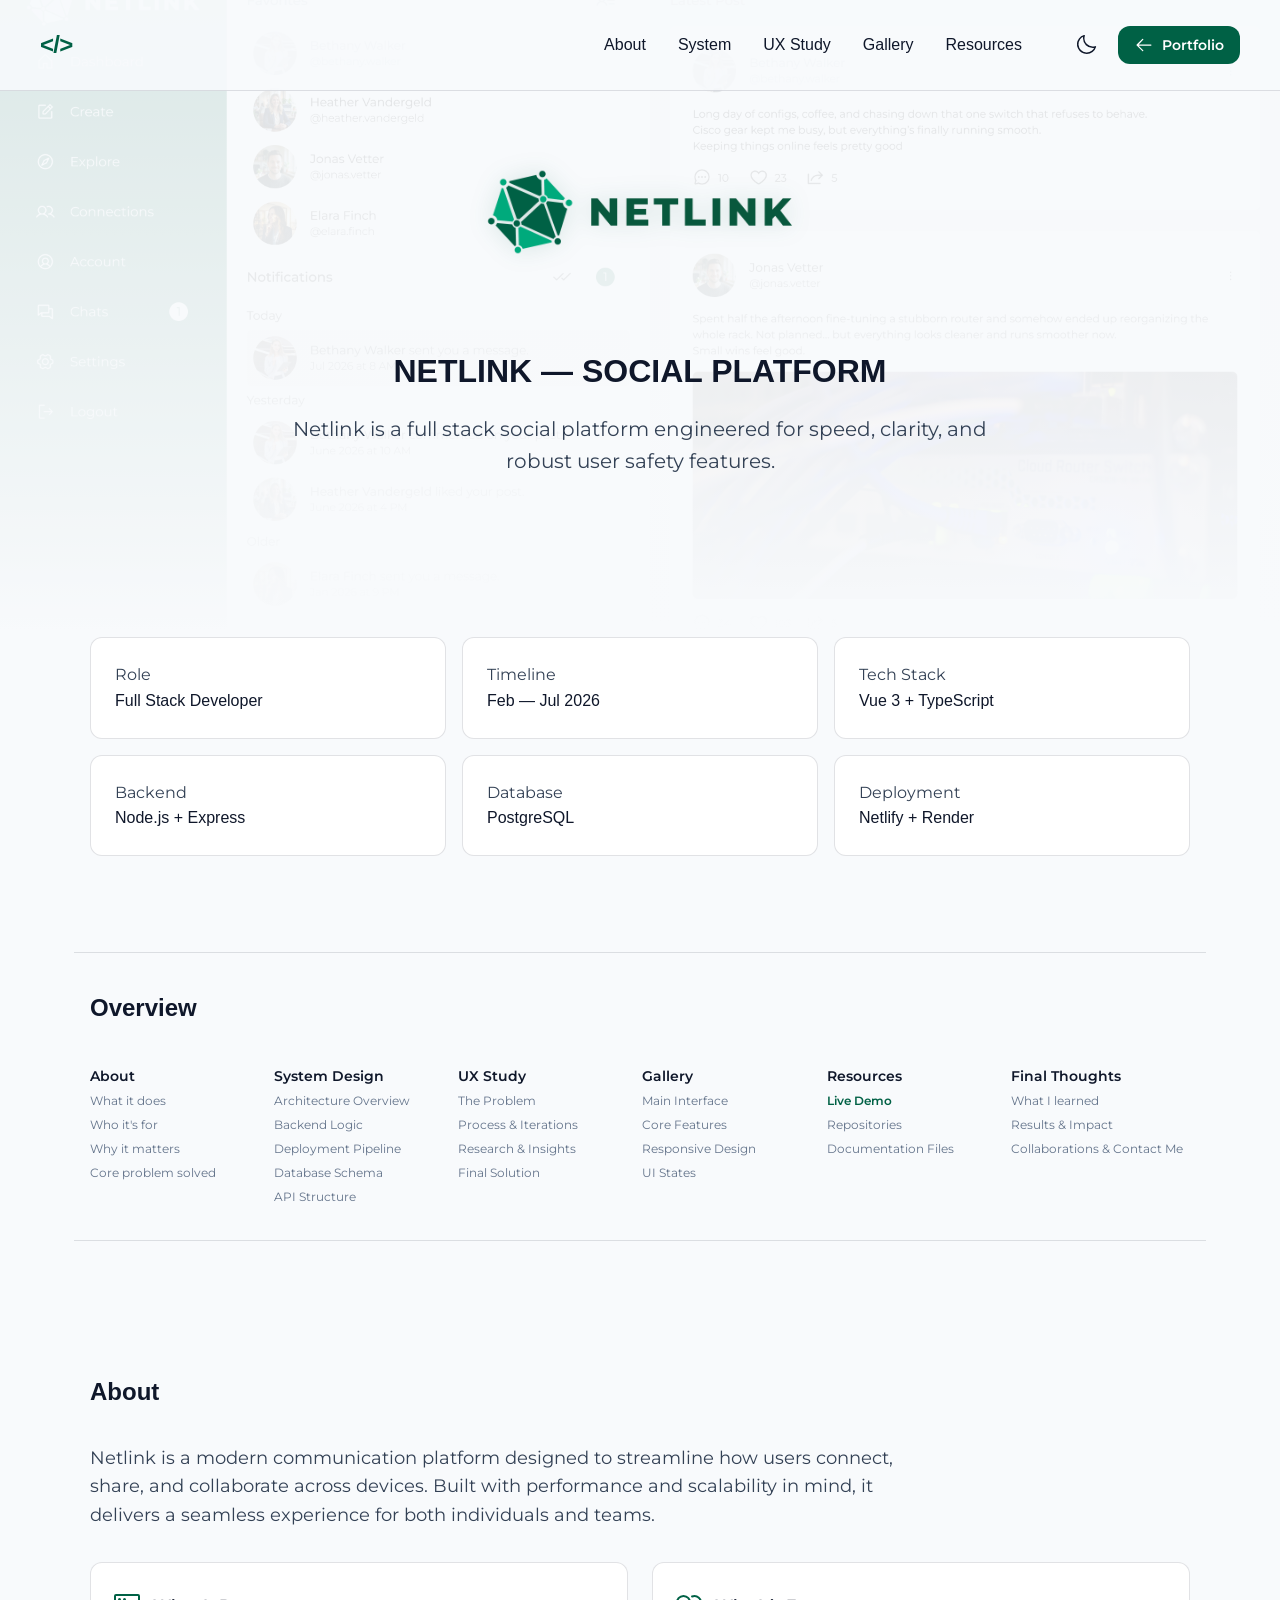
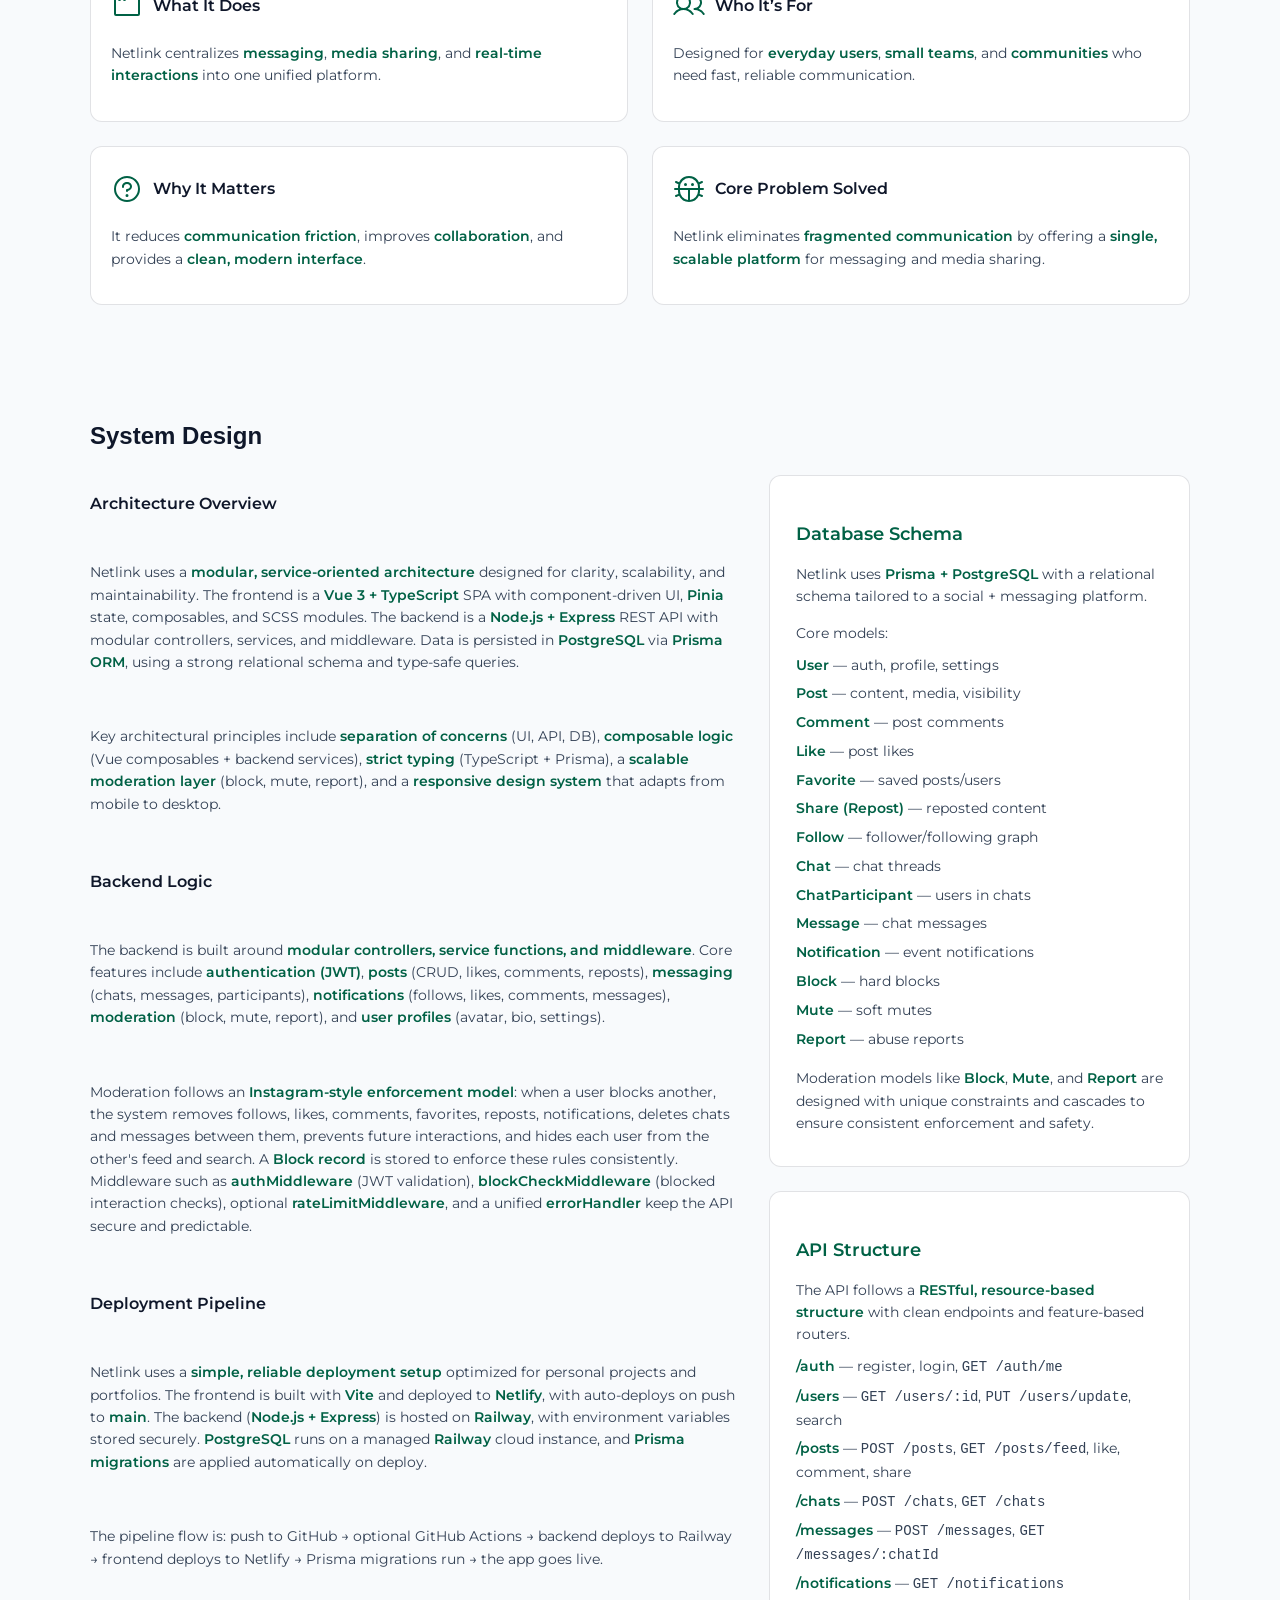
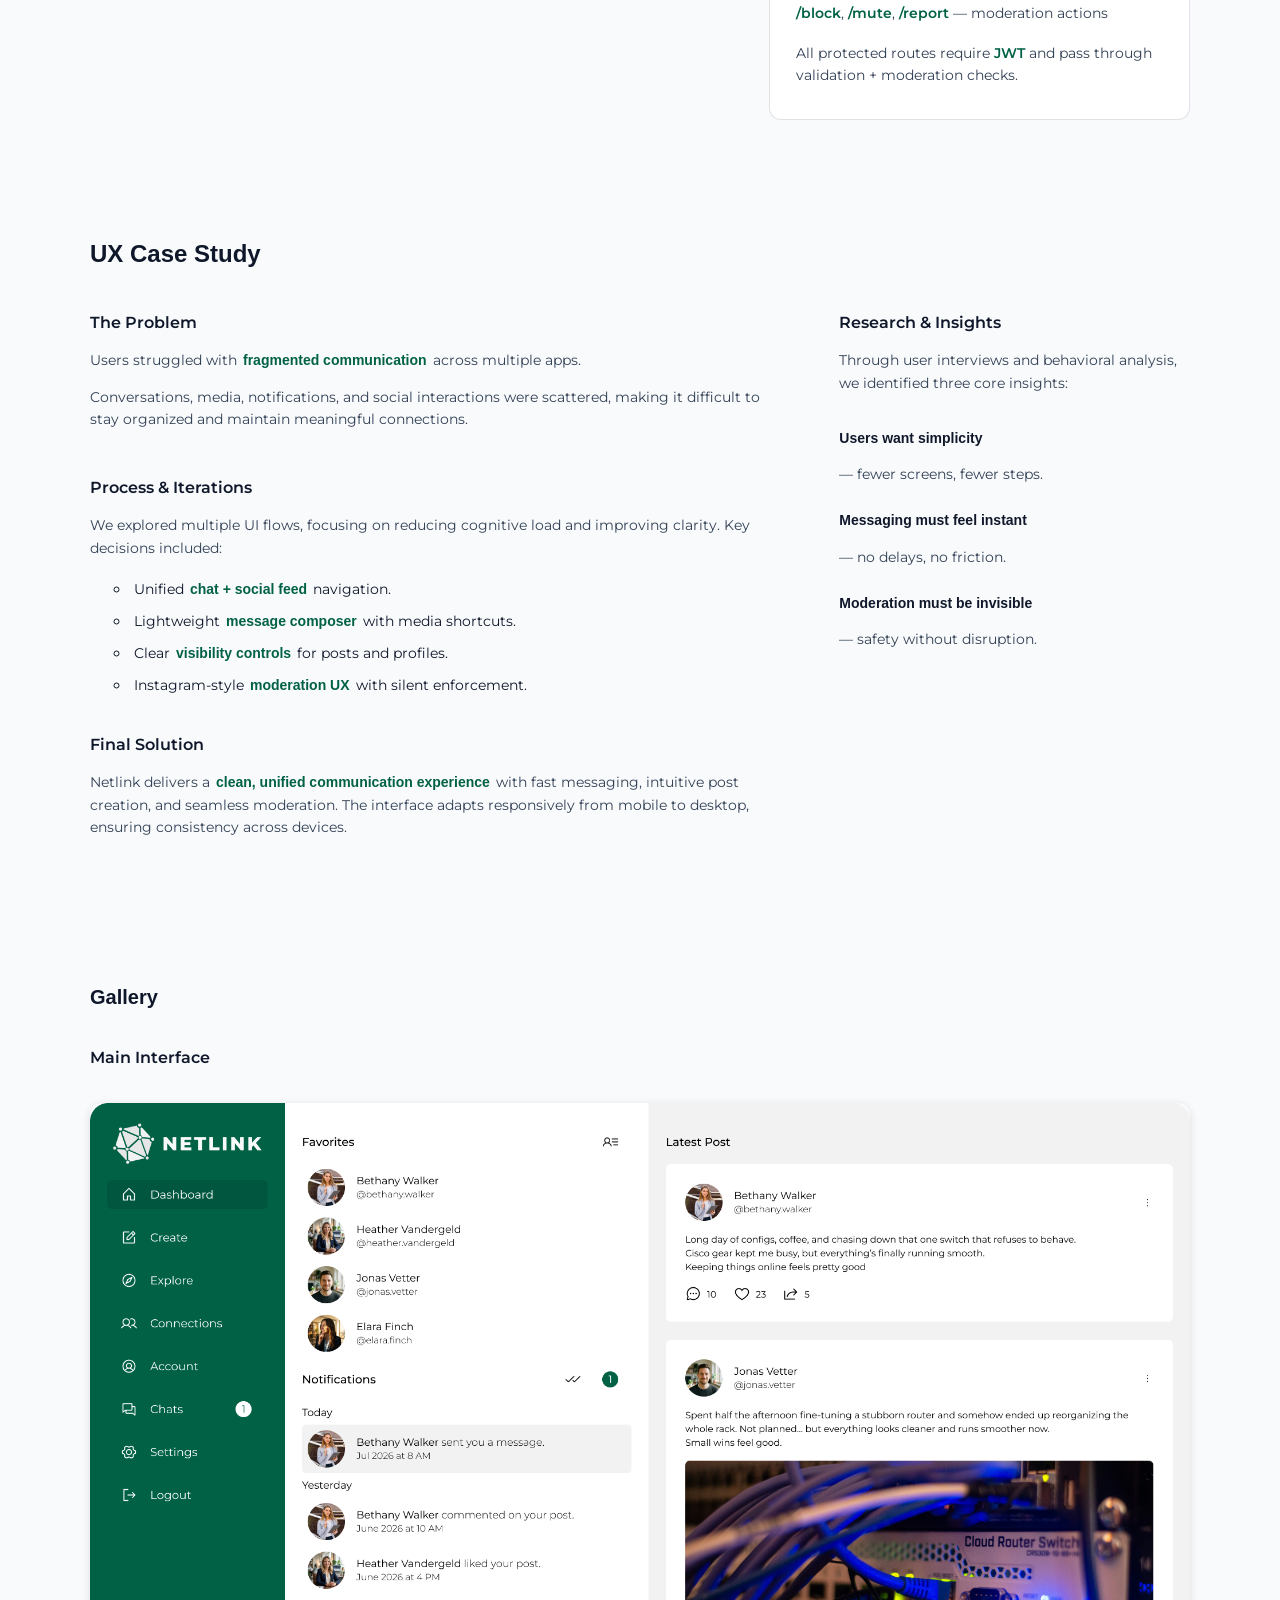
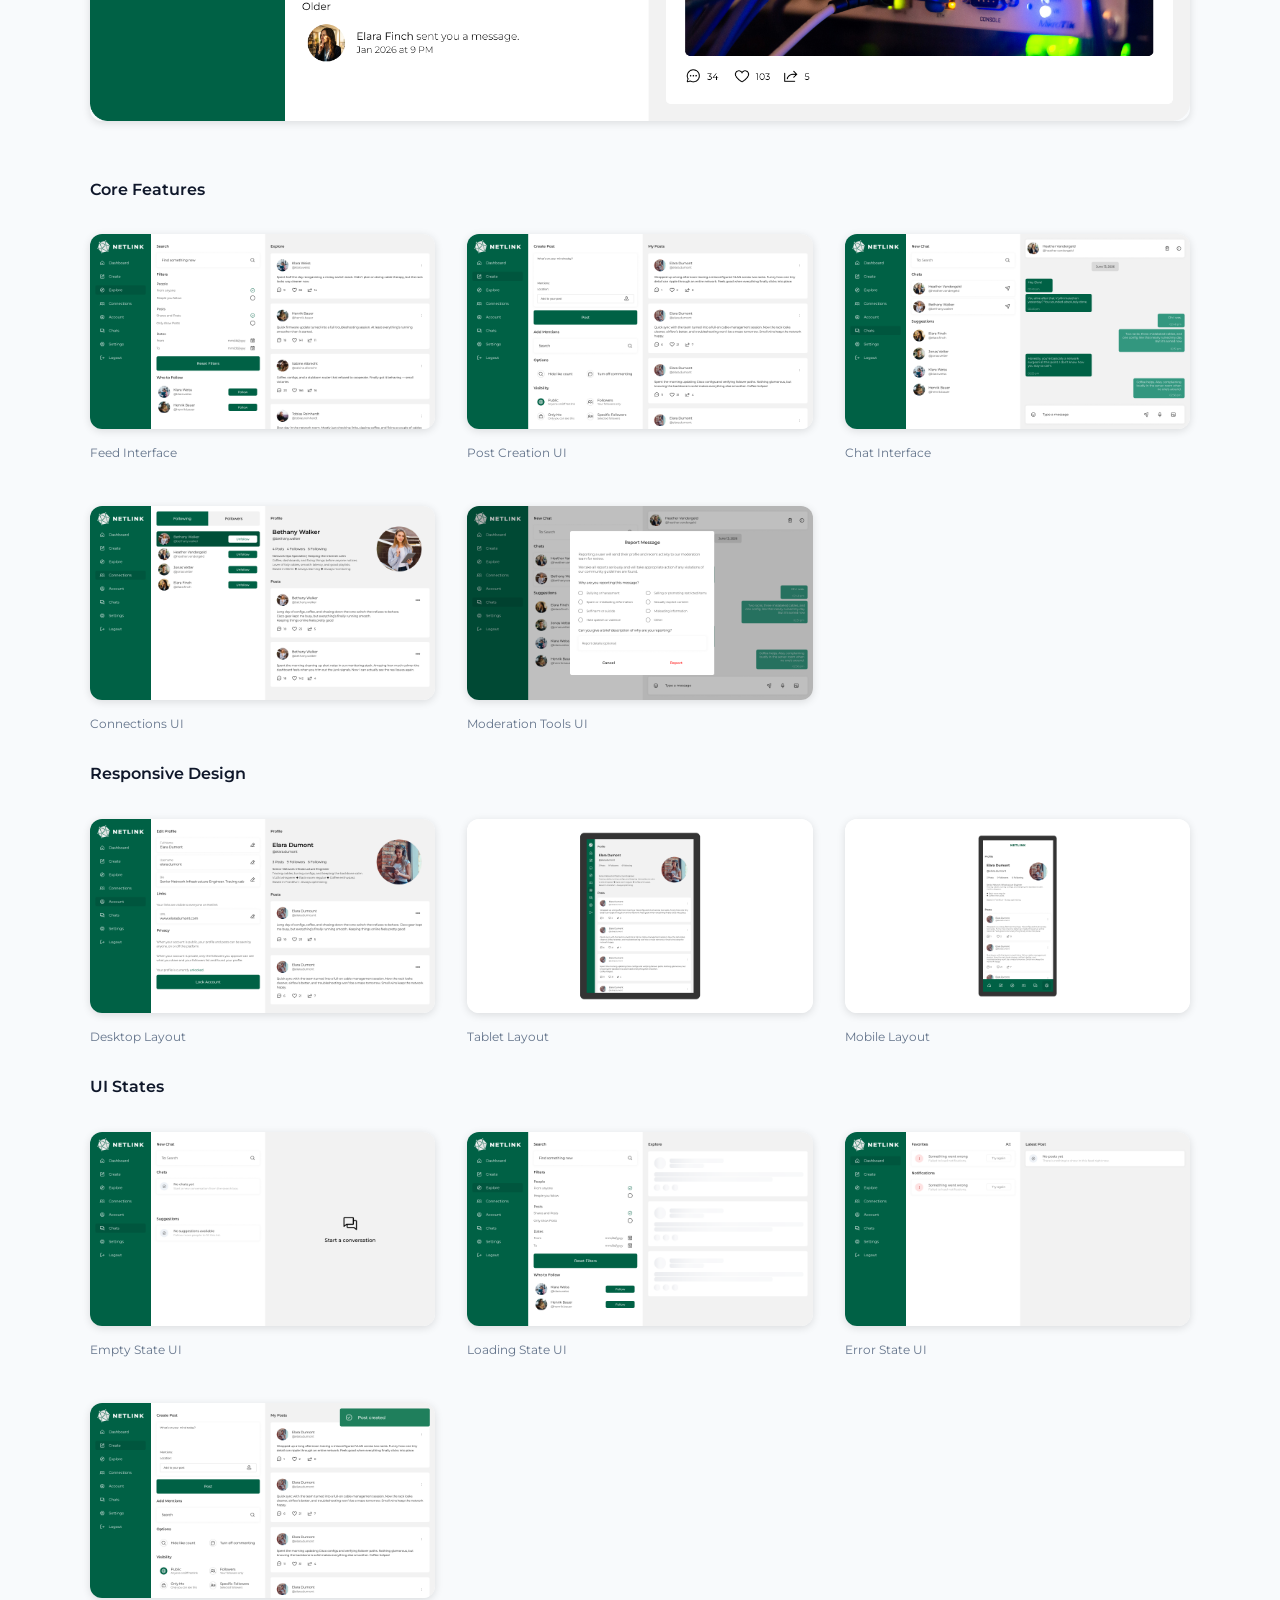
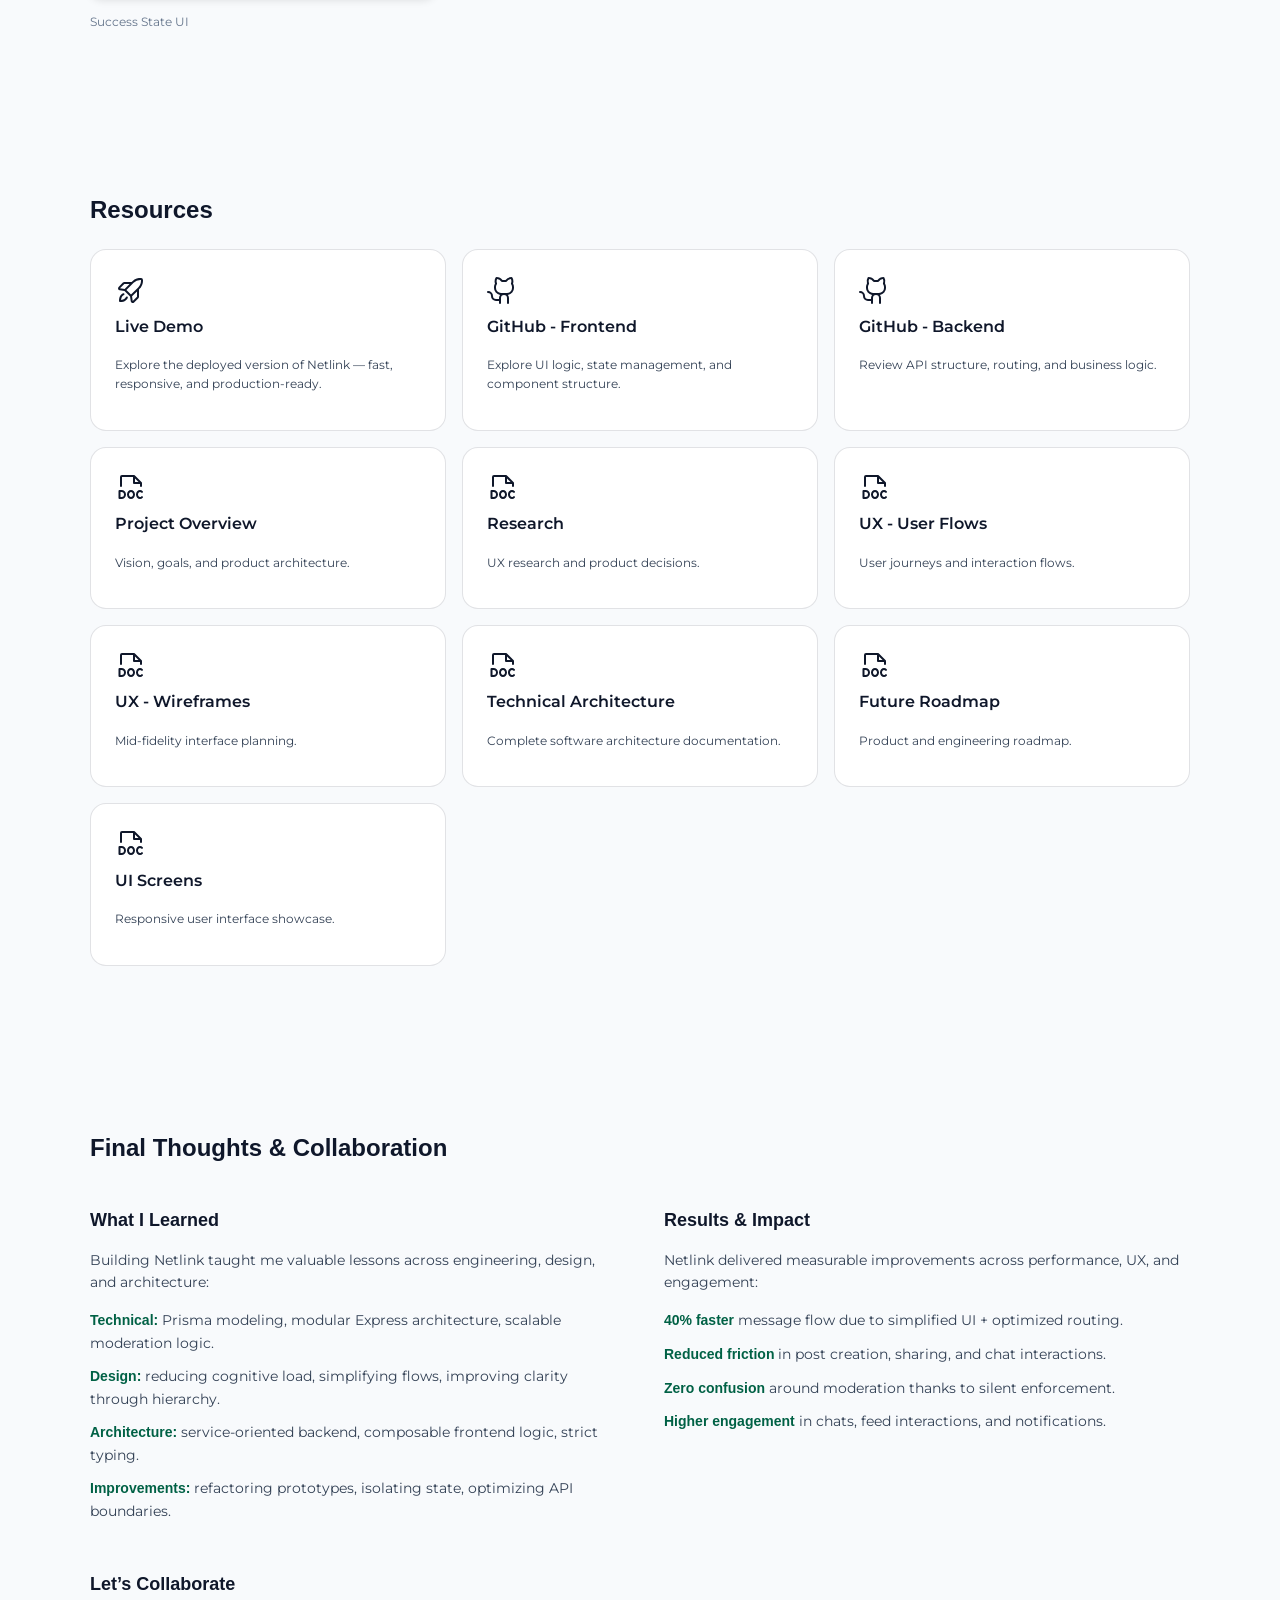
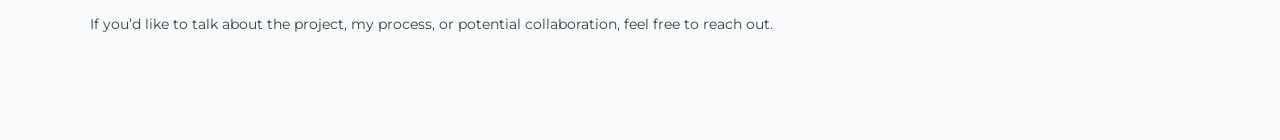
==== commit 01ab6a4f: "fix(ui): improve project grid distribution, card flex alignment, and responsive breakpoints." ====
--- a/projects/netlink.html
+++ b/projects/netlink.html
@@ -223,7 +223,7 @@
 
         <div class="meta-item">
           <span class="meta-value">Deployment</span>
-          <h3 class="meta-label">GitHub Pages + Render</h3>
+          <h3 class="meta-label">Netlify + Render</h3>
         </div>
       </section>
 
--- a/css/project.css
+++ b/css/project.css
@@ -50,7 +50,7 @@
   top: 0;
   left: 0;
   width: 100%;
-  height: 75vh;
+  height: 70vh;
   background: linear-gradient(
     0deg,
     var(--bg-primary),
--- a/css/index.css
+++ b/css/index.css
@@ -73,7 +73,7 @@
   --project-netlink-color: #006145;
   --netlink-accent-primary: #10b981;
   --netlink-accent-hover: #34d399;
-  --netlink-accent-glow: rgba(16, 185, 129, 0.55);
+  --netlink-accent-glow: rgba(16, 185, 129, 0.35);
   --project-orbistore-color: #5b33d7; /* Deep Blue for Orbistore */
   --orbistore-accent-primary: #5b33d7;
   --orbistore-accent-hover: #7c4dff;
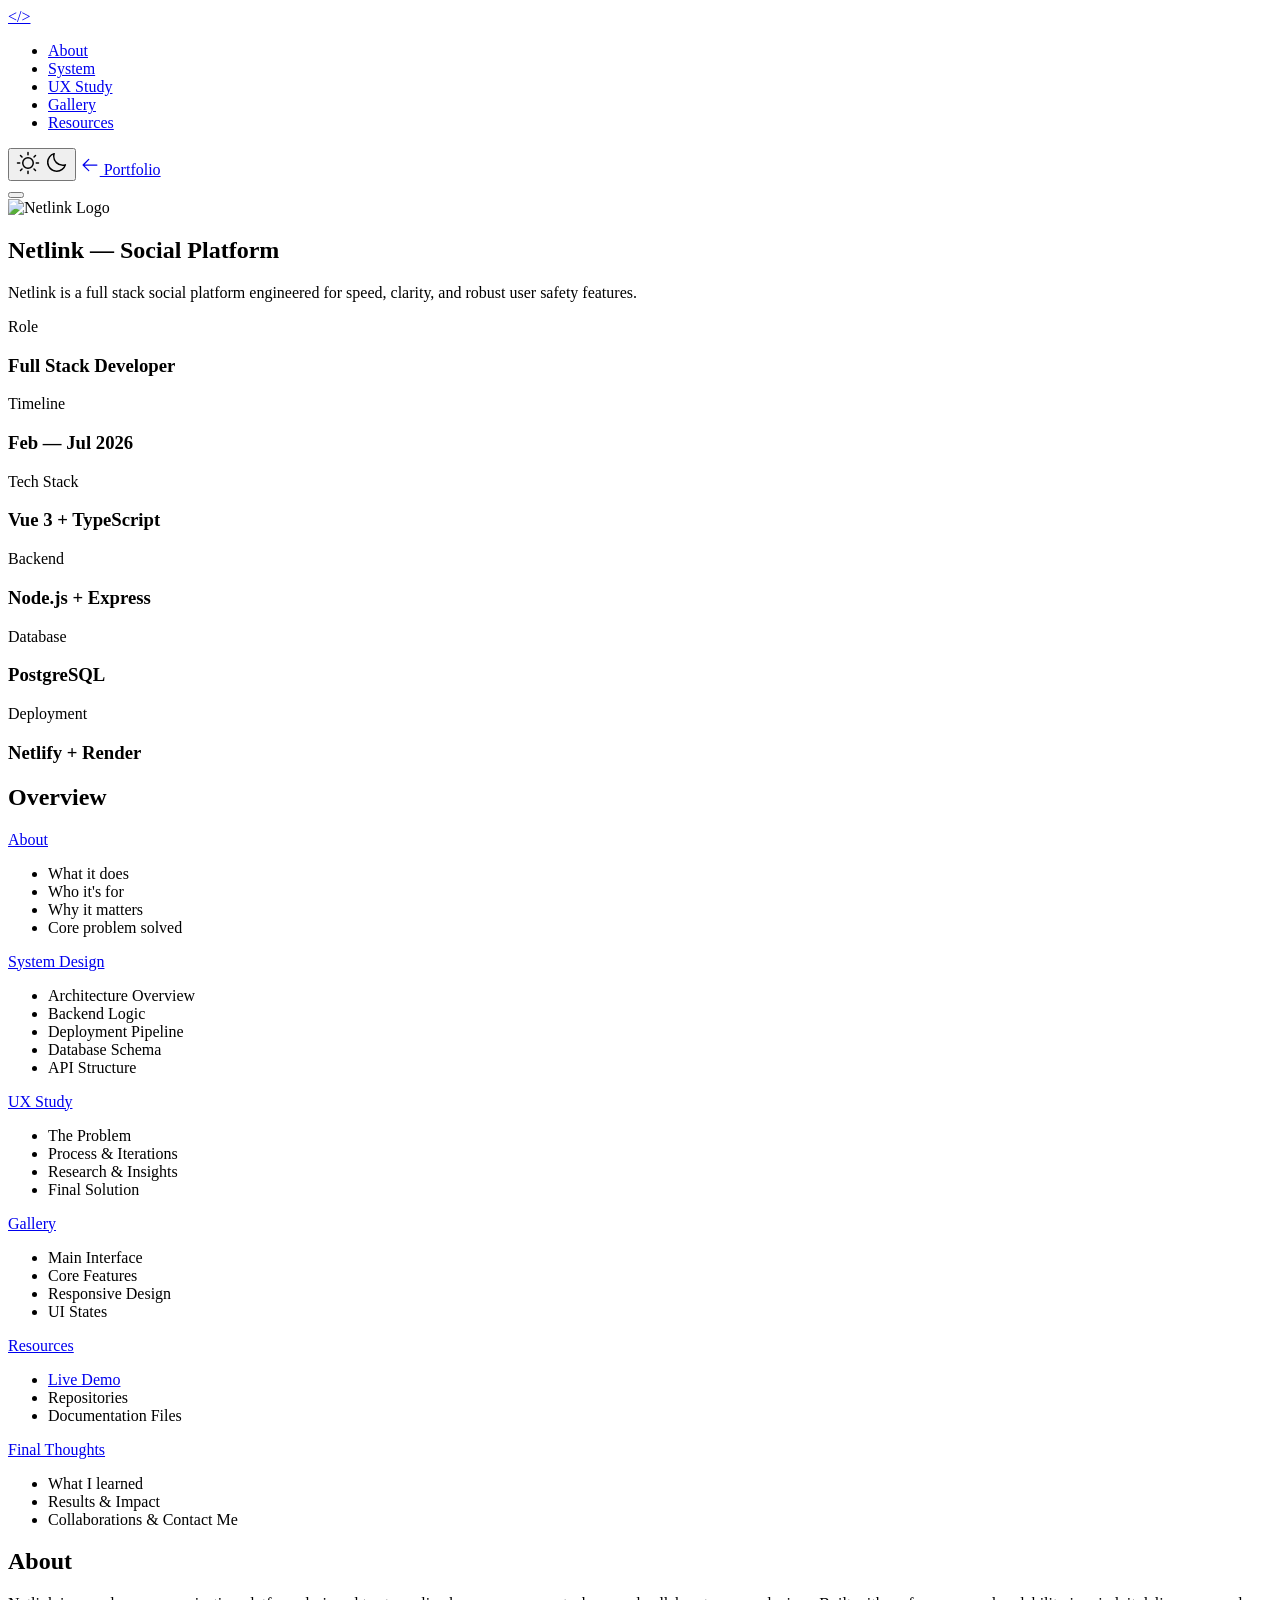
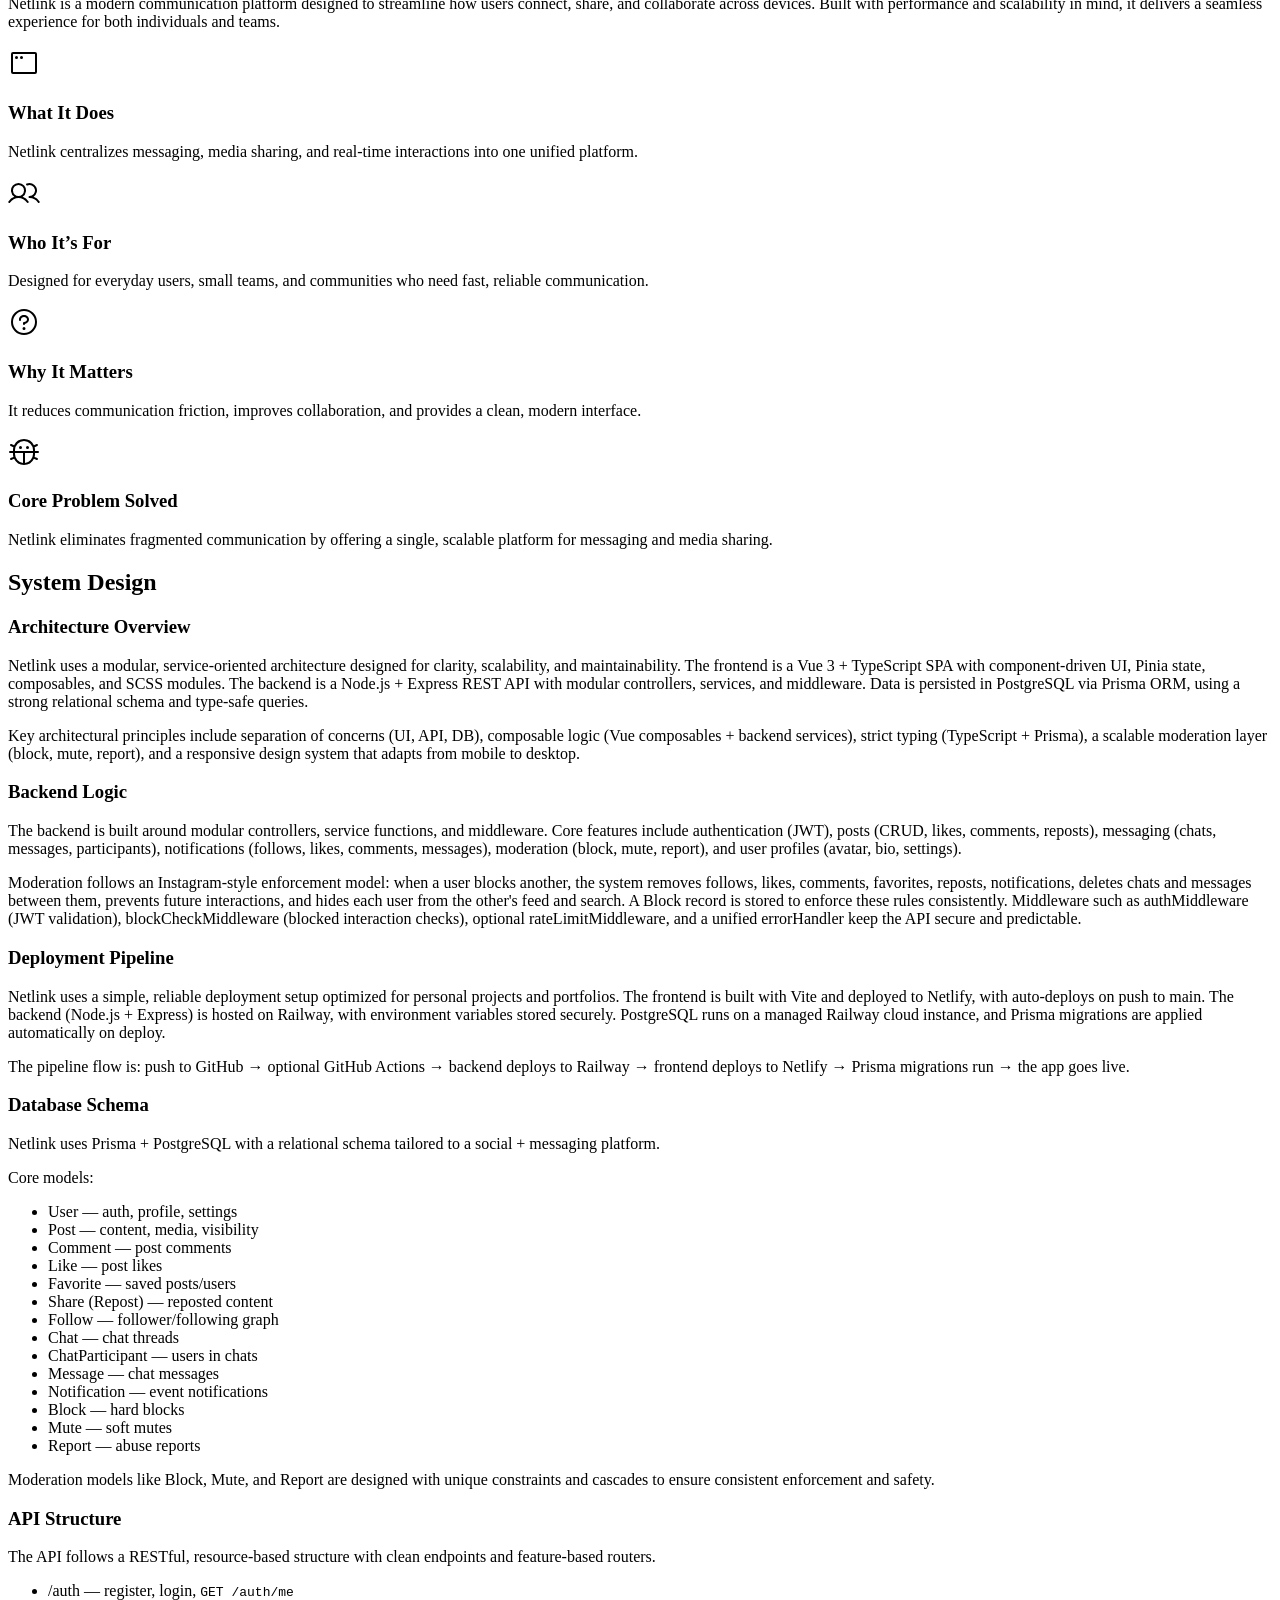
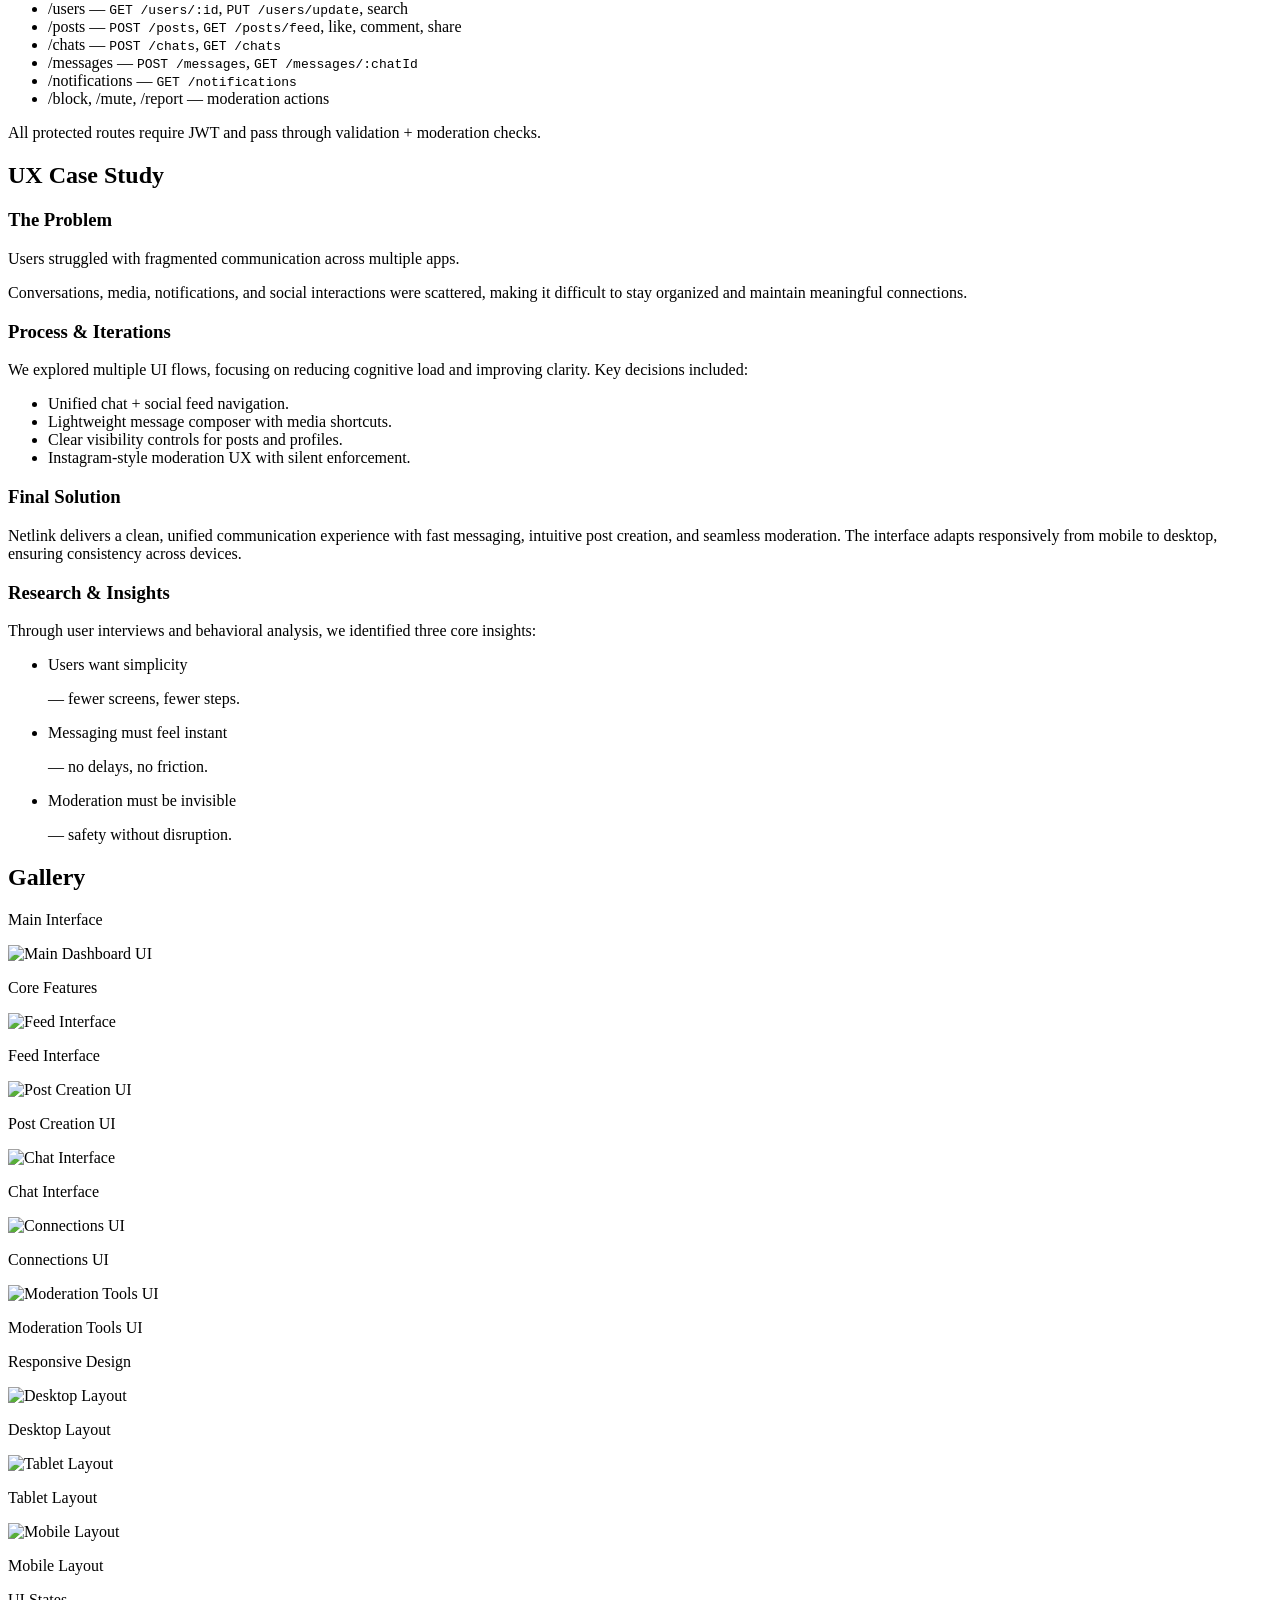
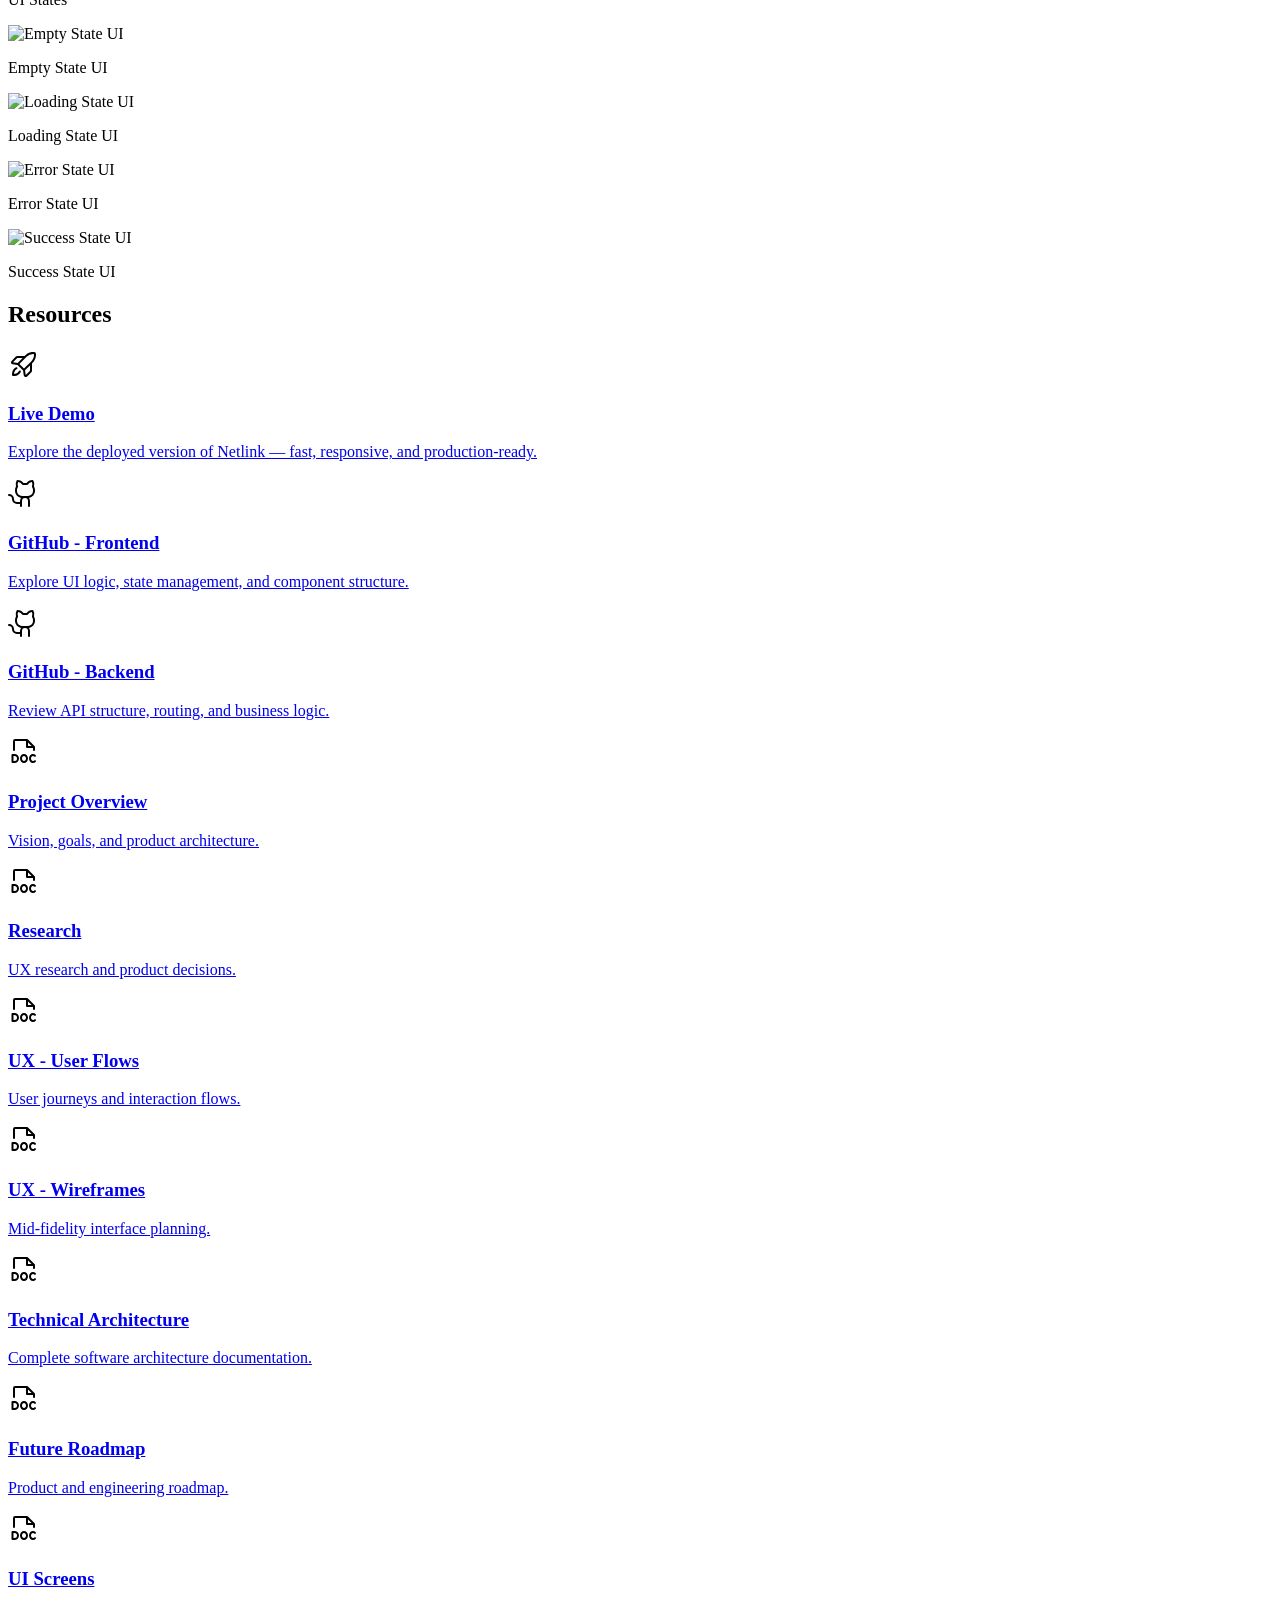
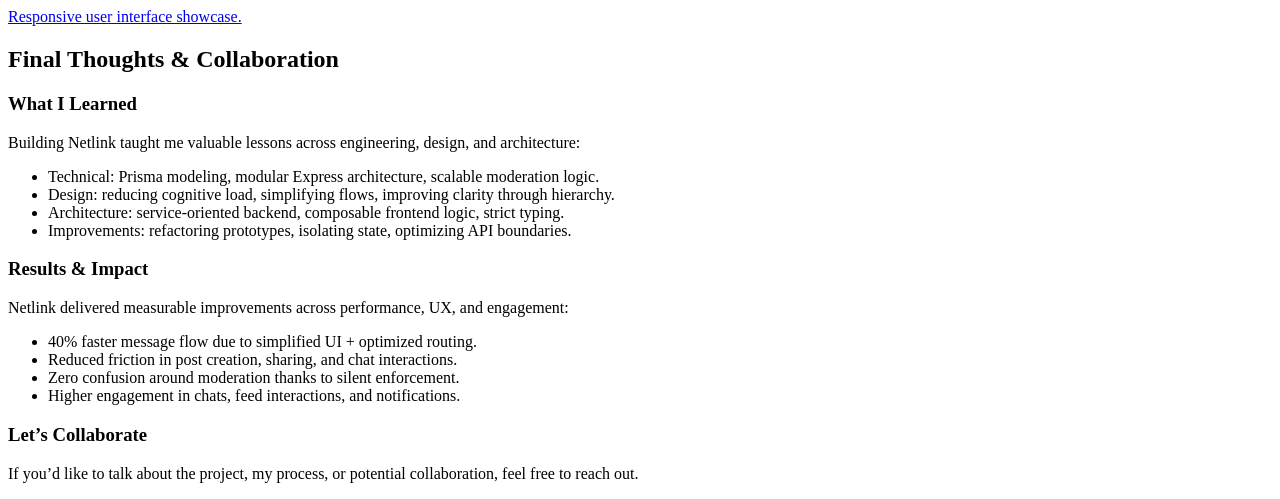
==== commit 390bf0af: "feat: updated canonical domain links." ====
--- a/projects/netlink.html
+++ b/projects/netlink.html
@@ -17,21 +17,21 @@
     <link
       rel="icon"
       type="image/png"
-      href="../assets/projects/netlink/favicon-96x96.png"
+      href="https://kevinvondumke.com/assets/projects/netlink/favicon-96x96.png"
       sizes="96x96"
     />
     <link
       rel="icon"
       type="image/svg+xml"
-      href="../assets/projects/netlink/favicon.svg"
+      href="https://kevinvondumke.com/assets/projects/netlink/favicon.svg"
     />
-    <link rel="shortcut icon" href="../assets/projects/netlink/favicon.ico" />
+    <link rel="shortcut icon" href="https://kevinvondumke.com/assets/projects/netlink/favicon.ico" />
     <link
       rel="apple-touch-icon"
       sizes="180x180"
-      href="../assets/projects/netlink/apple-touch-icon.png"
+      href="https://kevinvondumke.com/assets/projects/netlink/apple-touch-icon.png"
     />
-    <link rel="manifest" href="../assets/projects/netlink/site.webmanifest" />
+    <link rel="manifest" href="https://kevinvondumke.com/assets/projects/netlink/site.webmanifest" />
 
     <meta property="og:type" content="website" />
 
@@ -70,12 +70,12 @@
     <link rel="preconnect" href="https://fonts.googleapis.com" />
     <link rel="preconnect" href="https://fonts.gstatic.com" crossorigin />
     <link
-      href="https://fonts.googleapis.com/css2?family=Montserrat:ital,wght@0,300..900;1,300..900&display=swap"
+      href="https://fonts.googleapis.com/css2?family=Montserrat:ital,wght@0,300https://kevinvondumke.com900;1,300https://kevinvondumke.com900&display=swap"
       rel="stylesheet"
     />
 
-    <link rel="stylesheet" href="../css/project.css" />
-    <link rel="stylesheet" href="../css/index.css" />
+    <link rel="stylesheet" href="https://kevinvondumke.com/css/project.css" />
+    <link rel="stylesheet" href="https://kevinvondumke.com/css/index.css" />
   </head>
   <body>
     <!-- PROGRESS BAR -->
@@ -88,7 +88,7 @@
     <header class="header" id="header">
       <div class="container nav-container">
         <!-- Logo / Back to Portfolio -->
-        <a href="../index.html" aria-label="Logo" class="logo">
+        <a href="https://kevinvondumke.com/index.html" aria-label="Logo" class="logo">
           <span class="logo-accent">&lt;/&gt;</span>
         </a>
 
@@ -142,7 +142,7 @@
             </button>
 
             <a
-              href="../index.html"
+              href="https://kevinvondumke.com/index.html"
               class="portfolio-btn"
               aria-label="Back to Portfolio Home"
             >
@@ -183,7 +183,7 @@
       <!-- HERO -->
       <section class="project-hero">
         <img
-          src="../assets/projects/netlink-logo-clr.png"
+          src="https://kevinvondumke.com/assets/projects/netlink-logo-clr.png"
           alt="Netlink Logo"
           class="project-logo"
         />
@@ -739,7 +739,7 @@
           <p class="gallery-heading">Main Interface</p>
           <div class="gallery-primary-wrapper gallery-item">
             <img
-              src="../assets/gallery/desktop-main.webp"
+              src="https://kevinvondumke.com/assets/gallery/desktop-main.webp"
               alt="Main Dashboard UI"
               class="gallery-img"
             />
@@ -750,7 +750,7 @@
           <div class="gallery-grid">
             <div class="gallery-item">
               <img
-                src="../assets/gallery/feed.webp"
+                src="https://kevinvondumke.com/assets/gallery/feed.webp"
                 alt="Feed Interface"
                 class="gallery-img"
               />
@@ -758,7 +758,7 @@
             </div>
             <div class="gallery-item">
               <img
-                src="../assets/gallery/post-creation.webp"
+                src="https://kevinvondumke.com/assets/gallery/post-creation.webp"
                 alt="Post Creation UI"
                 class="gallery-img"
               />
@@ -766,7 +766,7 @@
             </div>
             <div class="gallery-item">
               <img
-                src="../assets/gallery/chat.webp"
+                src="https://kevinvondumke.com/assets/gallery/chat.webp"
                 alt="Chat Interface"
                 class="gallery-img"
               />
@@ -774,7 +774,7 @@
             </div>
             <div class="gallery-item">
               <img
-                src="../assets/gallery/connections.webp"
+                src="https://kevinvondumke.com/assets/gallery/connections.webp"
                 alt="Connections UI"
                 class="gallery-img"
               />
@@ -782,7 +782,7 @@
             </div>
             <div class="gallery-item">
               <img
-                src="../assets/gallery/moderation.webp"
+                src="https://kevinvondumke.com/assets/gallery/moderation.webp"
                 alt="Moderation Tools UI"
                 class="gallery-img"
               />
@@ -795,7 +795,7 @@
           <div class="gallery-grid">
             <div class="gallery-item">
               <img
-                src="../assets/gallery/desktop.webp"
+                src="https://kevinvondumke.com/assets/gallery/desktop.webp"
                 alt="Desktop Layout"
                 class="gallery-img"
               />
@@ -803,7 +803,7 @@
             </div>
             <div class="gallery-item">
               <img
-                src="../assets/gallery/tablet.webp"
+                src="https://kevinvondumke.com/assets/gallery/tablet.webp"
                 alt="Tablet Layout"
                 class="gallery-img"
               />
@@ -811,7 +811,7 @@
             </div>
             <div class="gallery-item">
               <img
-                src="../assets/gallery/mobile.webp"
+                src="https://kevinvondumke.com/assets/gallery/mobile.webp"
                 alt="Mobile Layout"
                 class="gallery-img"
               />
@@ -824,7 +824,7 @@
           <div class="gallery-grid">
             <div class="gallery-item">
               <img
-                src="../assets/gallery/empty-state.webp"
+                src="https://kevinvondumke.com/assets/gallery/empty-state.webp"
                 alt="Empty State UI"
                 class="gallery-img"
               />
@@ -832,7 +832,7 @@
             </div>
             <div class="gallery-item">
               <img
-                src="../assets/gallery/loading-state.webp"
+                src="https://kevinvondumke.com/assets/gallery/loading-state.webp"
                 alt="Loading State UI"
                 class="gallery-img"
               />
@@ -840,7 +840,7 @@
             </div>
             <div class="gallery-item">
               <img
-                src="../assets/gallery/error-state.webp"
+                src="https://kevinvondumke.com/assets/gallery/error-state.webp"
                 alt="Error State UI"
                 class="gallery-img"
               />
@@ -848,7 +848,7 @@
             </div>
             <div class="gallery-item">
               <img
-                src="../assets/gallery/success-state.webp"
+                src="https://kevinvondumke.com/assets/gallery/success-state.webp"
                 alt="Success State UI"
                 class="gallery-img"
               />
@@ -1196,6 +1196,6 @@
 
       galleryItems.forEach((item) => observer.observe(item));
     </script>
-    <script src="../js/app.js"></script>
+    <script src="https://kevinvondumke.com/js/app.js"></script>
   </body>
 </html>
